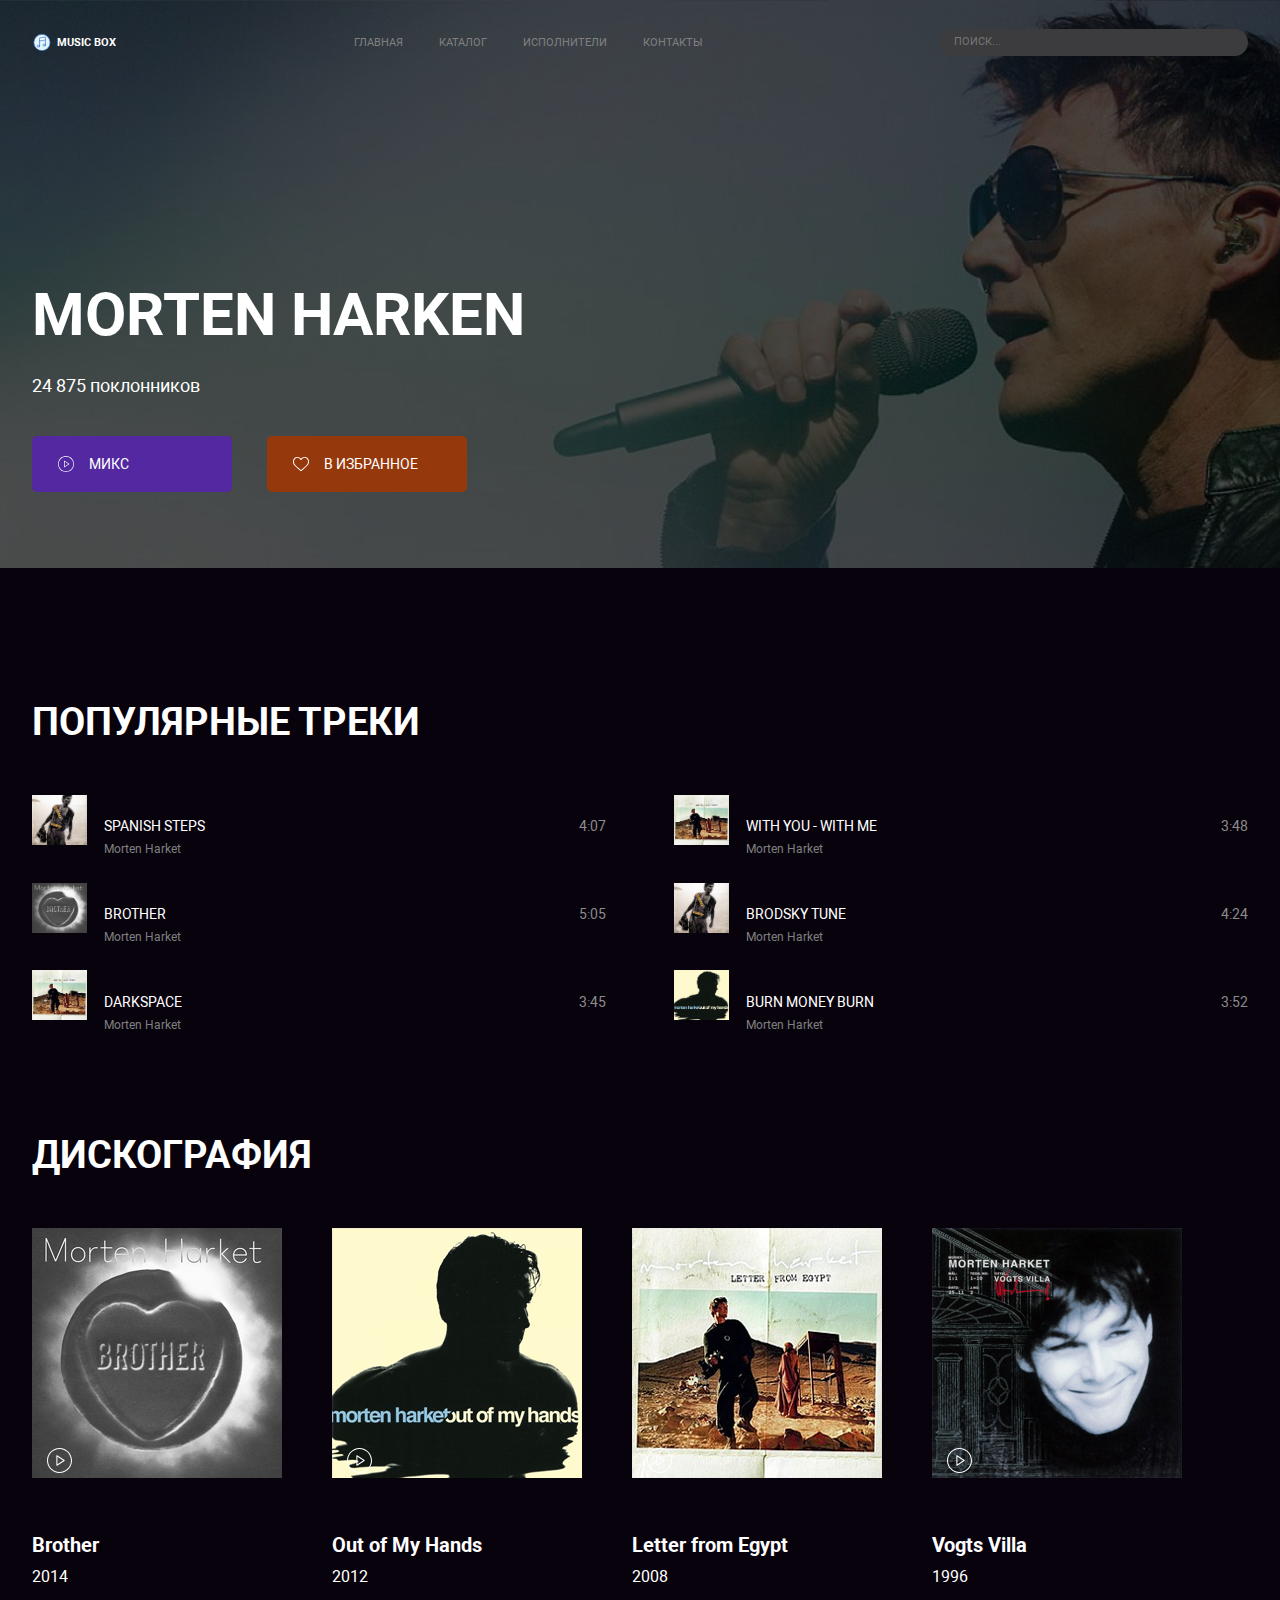
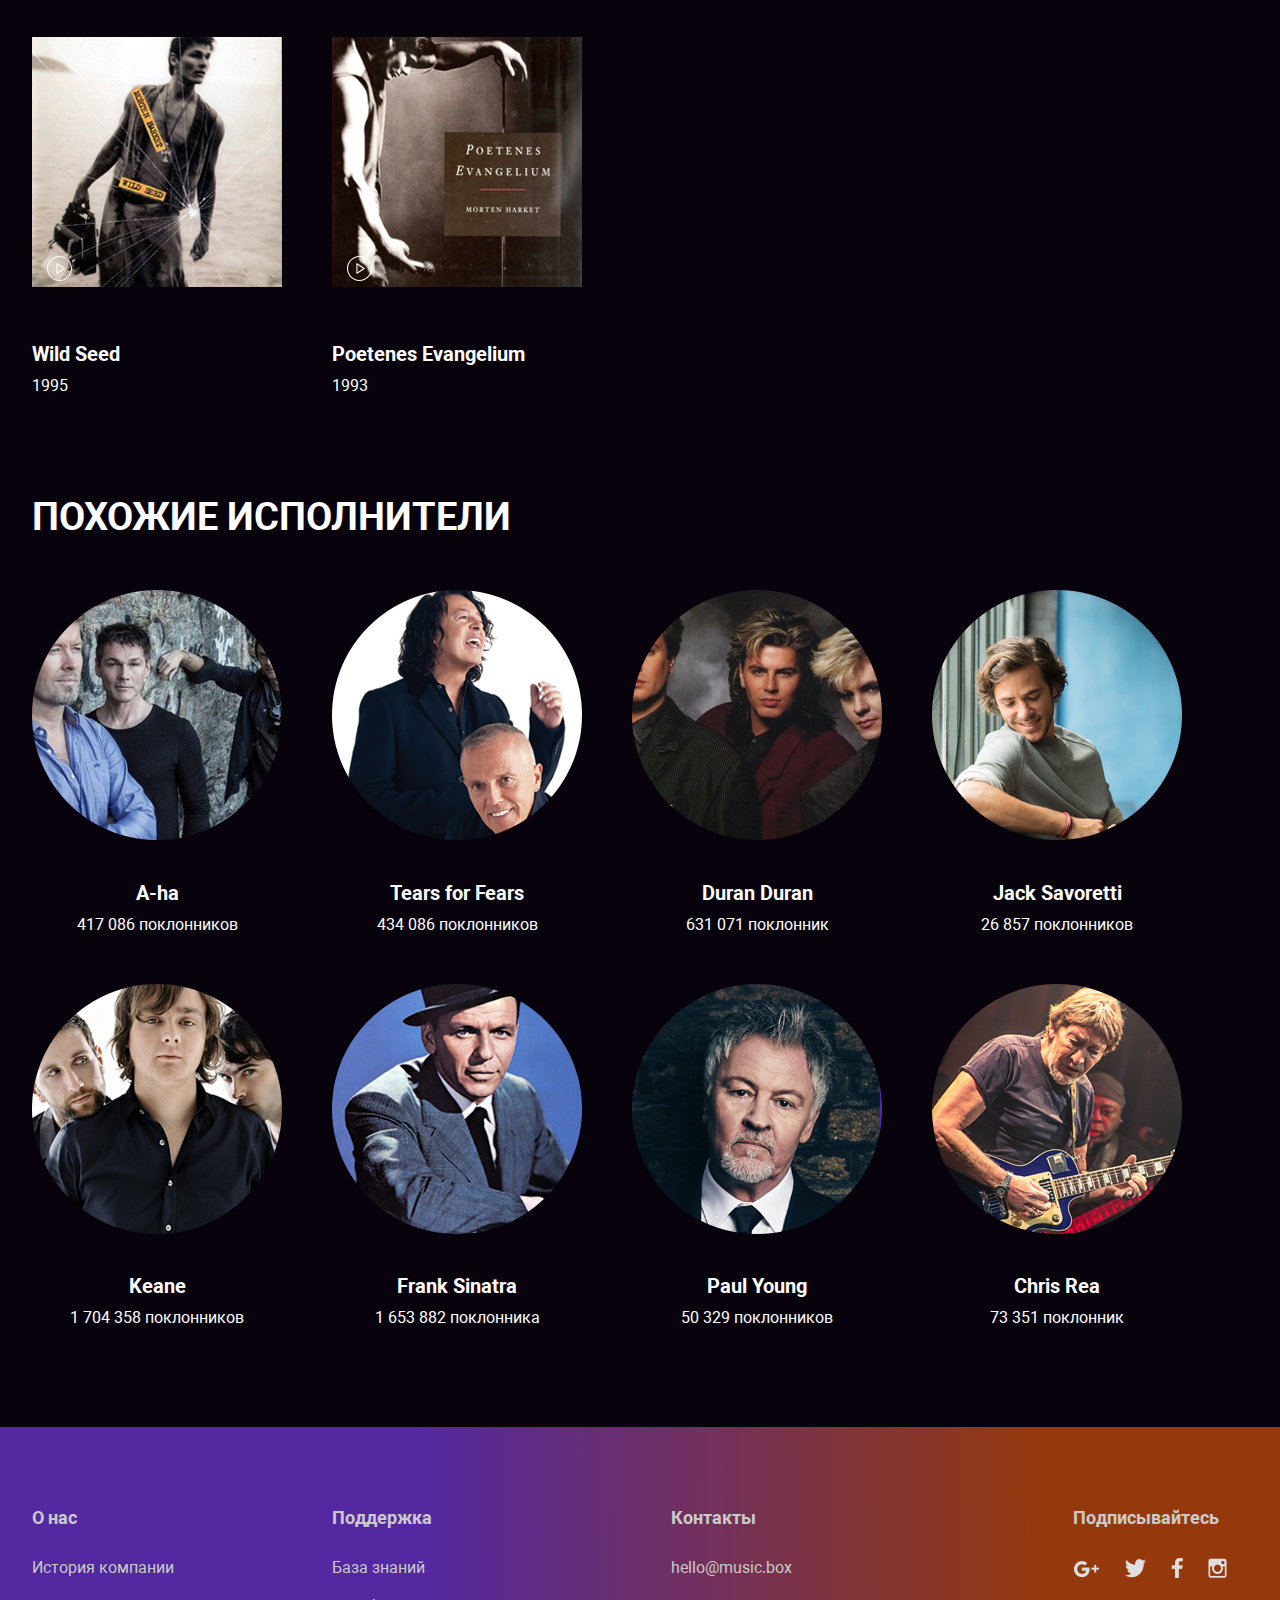
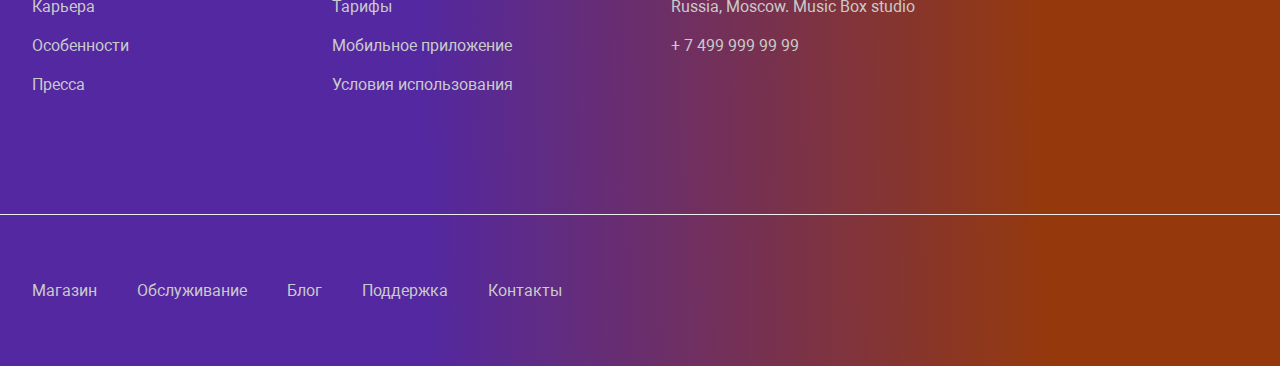
==== catalog.html @ 2829aff1 "hotfix: section" ====
<!DOCTYPE html>
<html lang="ru">
  <head>
    <meta charset="UTF-8">
    <meta name="viewport" content="width=device-width, initial-scale=1.0">
    <link rel="stylesheet" href="./vendor/normalize.css">
    <link rel="stylesheet" type="text/css" href="./styles/style.css">
    <title>Портал «Music Box»/Turetskaya Irina</title>
  </head>
  <body>
    <div class="page default-font">

      <!--Шапка сайта-->
      <header class="header wrapper absolute-25">
        <div class="header-logo">
          <img src="./images/logo.svg" alt="Music Box">
          <p>Music Box</p>
        </div>
        <nav class="header-nav">
          <ul>
            <li><a href="./index.html">ГЛАВНАЯ</a></li>
            <li><a href="./catalog.html">КАТАЛОГ</a></li>
            <li><a href="#">ИСПОЛНИТЕЛИ</a></li>
            <li><a href="#contacts">КОНТАКТЫ</a></li>
          </ul>
        </nav>
        <input type="text" placeholder="ПОИСК..." class="dark-input width-23">
      </header>

      <!--Секция баннер-->
      <section class="title-photo photo-catalog padding-280-76 padding-295-94">
        <div class="wrapper main">
          <h1 class="fz-60 font-bold">MORTEN HARKEN</h1>
          <span>24 875 поклонников</span>

          <div>
            <button class="bg-violet fz-14">
              <img src="./images/play-button.svg" alt="play">
              МИКС
            </button>
            <button class="bg-brown fz-14">
              <img src="./images/heart.svg" alt="heart">
              В ИЗБРАННОЕ
            </button>
          </div>
        </div>
      </section>


      <!--Контент-->
      <main class="content">
        <div class="wrapper">
          <!-- Популярные треки -->
          <section class="m-b-100">
            <h2 class="m-b-50 fz-38 font-bold">Популярные треки</h2>

            <div class="grid-column-68 grid-gap-20 grid-gap-40">
              <div class="grid-row-25">

                <div class="flex-s-b">
                  <div class="popular-artist">
                    <img src="./images/Wild_Seed.png" alt="label_album">
                    <div>
                      <h5 class="fz-14">Spanish Steps</h5>
                      <span>Morten Harket</span>
                    </div>
                  </div>
                  <div class="time fz-14">
                    <span>4:07</span>
                  </div>
                </div>

                <div class="flex-s-b">
                  <div class="popular-artist">
                    <img src="./images/Brother.png" alt="label_album">
                    <div>
                      <h5 class="fz-14">Brother</h5>
                      <span>Morten Harket</span>
                    </div>
                  </div>
                  <div class="time fz-14">
                    <span>5:05</span>
                  </div>
                </div>

                <div class="flex-s-b">
                  <div  class="popular-artist">
                    <img src="./images/Letter_from_Egypt.png" alt="label_album">
                    <div>
                      <h5 class="fz-14">Darkspace</h5>
                      <span>Morten Harket</span>
                    </div>
                  </div>
                  <div class="time fz-14">
                    <span>3:45</span>
                  </div>
                </div>

              </div>

              <div class="grid-row-25">

                <div class="flex-s-b">
                  <div class="popular-artist">
                    <img src="./images/Letter_from_Egypt.png" alt="label_album">
                    <div>
                      <h5 class="fz-14">With You - With Me</h5>
                      <span>Morten Harket</span>
                    </div>
                  </div>
                  <div class="time fz-14">
                    <span>3:48</span>
                  </div>
                </div>

                <div class="flex-s-b">
                  <div class="popular-artist">
                    <img src="./images/Wild_Seed.png" alt="label_album">
                    <div>
                      <h5 class="fz-14">Brodsky Tune</h5>
                      <span>Morten Harket</span>
                    </div>
                  </div>
                  <div class="time fz-14">
                    <span>4:24</span>
                  </div>
                </div>

                <div class="flex-s-b">
                  <div class="popular-artist">
                    <img src="./images/Out_of_My_Hands.png" alt="label_album">
                    <div>
                      <h5 class="fz-14">Burn Money Burn</h5>
                      <span>Morten Harket</span>
                    </div>
                  </div>
                  <div class="time fz-14">
                    <span>3:52</span>
                  </div>
                </div>

              </div>
            </div>
          </section>

          <!-- Дискография -->
          <section class="m-b-100">
            <h2 class="m-b-50 fz-38 font-boldt">Дискография</h2>
            <div class="grid-gap-50 grid-gap-50-20">

              <div class="discography-item">
                <div class="m-b-10">
                  <img src="./images/Brother.png" alt="label_album">
                  <a href="#"><img src="./images/play-button.svg" alt="play"></a>
                </div>

                <h4 class="m-b-10 fz-23 font-bold">Brother</h4>
                <span class="fz-16">2014</span>
              </div>

              <div class="discography-item">
                <div class="m-b-10">
                  <img src="./images/Out_of_My_Hands.png" alt="label_album">
                  <a href="#"><img src="./images/play-button.svg" alt="play"></a>
                </div>

                <h4 class="m-b-10 fz-23 font-bold">Out of My Hands</h4>
                <span class="fz-16">2012</span>
              </div>

              <div class="discography-item">
                <div class="m-b-10">
                  <img src="./images/Letter_from_Egypt.png" alt="label_album">
                  <a href="#"><img src="./images/play-button.svg" alt="play"></a>
                </div>

                <h4 class="m-b-10 fz-23 font-bold">Letter from Egypt</h4>
                <span class="fz-16">2008</span>
              </div>

              <div class="discography-item">
                <div class="m-b-10">
                  <img src="./images/Vogts_Villa.png" alt="label_album">
                  <a href="#"><img src="./images/play-button.svg" alt="play"></a>
                </div>

                <h4 class="m-b-10 fz-23 font-bold">Vogts Villa</h4>
                <span class="fz-16">1996</span>
              </div>

              <div class="discography-item">
                <div class="m-b-10">
                  <img src="./images/Wild_Seed.png" alt="label_album">
                  <a href="#"><img src="./images/play-button.svg" alt="play"></a>
                </div>

                <h4 class="m-b-10 fz-23 font-bold">Wild Seed</h4>
                <span class="fz-16">1995</span>
              </div>

              <div class="discography-item">
                <div class="m-b-10">
                  <img src="./images/Poetenes_Evangelium.png" alt="label_album">
                  <a href="#"><img src="./images/play-button.svg" alt="play"></a>
                </div>

                <h4 class="m-b-10 fz-23 font-bold">Poetenes Evangelium</h4>
                <span class="fz-16">1993</span>
              </div>

            </div>
          </section>

          <!-- Похожие исполнители -->
          <section>
            <h2 class="m-b-50 fz-38 font-bold">Похожие исполнители</h2>

            <div class="grid-gap-50 grid-gap-50-20 similar-artists">

              <div class="flex-centr">
                <img src="./images/A-ha.png" alt="A-ha" class="m-b-15">
                <h4 class="m-b-10 fz-23 font-bold">A-ha</h4>
                <span class="fz-16">417 086 поклонников</span>
              </div>

              <div class="flex-centr">
                <img src="./images/Tears_for_Fears.png" alt="Tears_for_Fears" class="m-b-15">
                <h4 class="m-b-10 fz-23 font-bold">Tears for Fears</h4>
                <span class="fz-16">434 086 поклонников</span>
              </div>

              <div class="flex-centr">
                <img src="./images/Duran_Duran.png" alt="Duran_Duran" class="m-b-15">
                <h4 class="m-b-10 fz-23 font-bold">Duran Duran</h4>
                <span class="fz-16">631 071 поклонник</span>
              </div>

              <div class="flex-centr">
                <img src="./images/Jack_Savoretti.png" alt="Jack_Savoretti" class="m-b-15">
                <h4 class="m-b-10 fz-23 font-bold">Jack Savoretti</h4>
                <span class="fz-16">26 857 поклонников</span>
              </div>

              <div class="flex-centr">
                <img src="./images/Keane.png" alt="Keane" class="m-b-15">
                <h4 class="m-b-10 fz-23 font-bold">Keane</h4>
                <span class="fz-16">1 704 358 поклонников</span>
              </div>

              <div class="flex-centr">
                <img src="./images/Frank_Sinatra.png" alt="Frank_Sinatra" class="m-b-15">
                <h4 class="m-b-10 fz-23 font-bold">Frank Sinatra</h4>
                <span class="fz-16">1 653 882 поклонника</span>
              </div>

              <div class="flex-centr">
                <img src="./images/Paul_Young.png" alt="Paul_Young" class="m-b-15">
                <h4 class="m-b-10 fz-23 font-bold">Paul Young</h4>
                <span class="fz-16">50 329 поклонников</span>
              </div>

              <div class="flex-centr">
                <img src="./images/Chris_Rea.png" alt="Chris_Rea" class="m-b-15">
                <h4 class="m-b-10 fz-23 font-bold">Chris Rea</h4>
                <span class="fz-16">73 351 поклонник</span>
              </div>

            </div>



          </section>
        </div>
      </main>

      <!--Футер-->
      <footer class="footer">
        <div class="wrapper first-menu">

          <section>
            <h3>О нас</h3>
            <ul>
              <li><a href="#" target="_blank">История&nbsp;компании</a></li>
              <li><a href="#" target="_blank">Карьера</a></li>
              <li><a href="#" target="_blank">Особенности</a></li>
              <li><a href="#" target="_blank">Пресса</a></li>
            </ul>
          </section>

          <section>
            <h3>Поддержка</h3>
            <ul>
              <li><a href="#" target="_blank">База&nbsp;знаний</a></li>
              <li><a href="#" target="_blank">Тарифы</a></li>
              <li><a href="#" target="_blank">Мобильное&nbsp;приложение</a></li>
              <li><a href="#" target="_blank">Условия&nbsp;использования</a></li>
            </ul>
          </section>

          <section>
            <h3 id="contacts">Контакты</h3>
            <ul>
              <li><a href="mailto:hello@music.box">hello@music.box</a></li>
              <li><a href="#" target="_blank">Russia,&nbsp;Moscow.&nbsp;Music&nbsp;Box&nbsp;studio</a></li>
              <li><a href="tel:+74999999999">+ 7 499 999 99 99</a></li>
            </ul>
          </section>

          <section>
            <h3>Подписывайтесь</h3>
            <ul class="social">
              <li>
                <a href="#" target="_blank">
                  <img class="footer-icon" alt="google" src="./images/Google+.png">
                </a>
              </li>
              <li>
                <a href="#" target="_blank">
                  <img class="footer-icon" alt="twitter" src="./images/Twitter.png">
                </a>
              </li>
              <li>
                <a href="#" target="_blank">
                  <img class="footer-icon" alt="facebook" src="./images/Facebook.png">
                </a>
              </li>
              <li>
                <a href="#" target="_blank">
                  <img class="footer-icon" alt="instagram" src="./images/Instagram.png">
                </a>
              </li>
            </ul>
          </section>

        </div>

        <div class="line"></div>

        <div class="wrapper second-menu">
          <ul>
            <li><a href="#" target="_blank">Магазин</a></li>
            <li><a href="#" target="_blank">Обслуживание</a></li>
            <li><a href="#" target="_blank">Блог</a></li>
            <li><a href="#" target="_blank">Поддержка</a></li>
            <li><a href="#contacts" target="_blank">Контакты</a></li>
          </ul>
        </div>
      </footer>
    </div>
  </body>
</html>
---- styles/style.css ----
@font-face {
  src: url("../fonts/Roboto/Roboto.woff2") format("woff2"), url("../fonts/Roboto/Roboto.woff") format("woff");
  font-family: 'Roboto';
  font-weight: 400;
  font-style: normal; }
@font-face {
  src: url("../fonts/Roboto/Robotobold.woff2") format("woff2"), url("../fonts/Roboto/Robotobold.woff") format("woff");
  font-family: 'Roboto';
  font-weight: 700;
  font-style: normal; }
body {
  font-family: "Roboto", sans-serif; }

.wrapper {
  max-width: 1200px;
  margin: 0 auto; }

.default-font {
  font-family: "Roboto", sans-serif;
  font-style: normal;
  color: #FFFFFF;
  margin: 0;
  padding: 0; }

h1 {
  text-transform: uppercase; }

h2 {
  text-transform: uppercase; }

h3 {
  text-transform: uppercase; }

h5 {
  font-weight: normal;
  text-transform: uppercase; }

.fz-11 {
  font-size: 11px;
  line-height: 13px; }

.fz-12 {
  font-size: 12px;
  line-height: 28px; }

.fz-14 {
  font-size: 14px;
  line-height: 16px; }

.fz-16 {
  font-size: 16px;
  line-height: 19px; }

.fz-18 {
  font-size: 18px;
  line-height: 21px; }

.fz-22 {
  font-size: 22px;
  line-height: 26px; }

.fz-23 {
  font-size: 20px;
  line-height: 23px; }

.fz-24 {
  font-size: 24px;
  line-height: 28px; }

.fz-30 {
  font-size: 30px;
  line-height: 35px; }

.fz-38 {
  font-size: 38px;
  line-height: 45px; }

.fz-60 {
  font-size: 60px;
  line-height: 70px; }

.font-bold {
  font-weight: bold; }

.text-center {
  text-align: center; }

.align-center {
  -webkit-box-align: center;
      -ms-flex-align: center;
          align-items: center; }

.justify-center {
  -webkit-box-pack: center;
      -ms-flex-pack: center;
          justify-content: center; }

.grid-column-68 {
  display: grid;
  grid-template-columns: repeat(2, 1fr);
  grid-gap: 68px; }

.grid-row-25 {
  display: grid;
  grid-row-gap: 25px; }

.grid-gap-50 {
  display: grid;
  grid-template-columns: repeat(auto-fill, 250px);
  grid-gap: 50px; }

.grid-gap-75 {
  display: grid;
  grid-template-columns: repeat(auto-fill, 350px);
  grid-gap: 75px; }

.flex-s-b {
  display: -webkit-box;
  display: -ms-flexbox;
  display: flex;
  -webkit-box-pack: justify;
      -ms-flex-pack: justify;
          justify-content: space-between;
  -webkit-box-align: center;
      -ms-flex-align: center;
          align-items: center; }

.m-0 {
  margin: 0; }

.m-b-10 {
  margin-bottom: 10px; }

.m-b-15 {
  margin-bottom: 15px; }

.m-b-25 {
  margin-bottom: 25px; }

.m-b-50 {
  margin-bottom: 50px; }

.m-b-70 {
  margin-bottom: 70px; }

.m-b-100 {
  margin-bottom: 100px; }

.m-auto {
  margin: auto; }

.flex-centr {
  display: -webkit-box;
  display: -ms-flexbox;
  display: flex;
  -webkit-box-orient: vertical;
  -webkit-box-direction: normal;
      -ms-flex-direction: column;
          flex-direction: column;
  -webkit-box-pack: center;
      -ms-flex-pack: center;
          justify-content: center;
  -webkit-box-align: center;
      -ms-flex-align: center;
          align-items: center; }

.width-100 {
  max-width: 100%;
  height: auto; }

.line-h-28 {
  line-height: 28px; }

.width-23 {
  width: 23%; }

.padding-280-76 {
  padding: 280px 0 76px; }

.padding-272-248 {
  padding: 272px 0 248px; }

.header {
  font-family: "Roboto", sans-serif;
  font-style: normal;
  font-size: 11px;
  line-height: 13px;
  font-weight: bold;
  display: -webkit-box;
  display: -ms-flexbox;
  display: flex;
  -webkit-box-align: center;
      -ms-flex-align: center;
          align-items: center; }

.absolute-25 {
  position: absolute;
  top: 25px;
  left: 0;
  right: 0; }

.header-logo {
  display: -webkit-box;
  display: -ms-flexbox;
  display: flex;
  -webkit-box-align: center;
      -ms-flex-align: center;
          align-items: center;
  margin-right: 100px; }
  .header-logo img {
    width: 20px;
    height: 17px;
    margin-right: 5px; }
  .header-logo p {
    font-weight: bold;
    color: #FFFFFF;
    text-transform: uppercase; }

.header-nav {
  margin-right: 300px; }
  .header-nav ul {
    display: -webkit-box;
    display: -ms-flexbox;
    display: flex;
    padding: 0; }
    .header-nav ul li {
      font-weight: normal;
      color: #808080;
      list-style: none;
      margin-right: 36px; }
      .header-nav ul li a {
        text-decoration: none;
        color: #808080; }
        .header-nav ul li a:active {
          color: #FFFFFF; }
        .header-nav ul li a:hover {
          color: #FFFFFF;
          cursor: pointer; }
      .header-nav ul li:last-child {
        margin-right: 0; }

.dark-input {
  background: #3C3B3D;
  border-radius: 50px;
  border: none;
  padding: 7px 14px; }

.footer {
  background: linear-gradient(89.02deg, #5328A1 32.83%, #95390C 81.56%);
  padding: 80px 0 50px;
  font-family: "Roboto", sans-serif;
  font-style: normal;
  font-weight: normal;
  font-size: 16px;
  line-height: 19px;
  color: #CACACA; }

.first-menu {
  display: -webkit-box;
  display: -ms-flexbox;
  display: flex;
  -webkit-box-pack: justify;
      -ms-flex-pack: justify;
          justify-content: space-between;
  padding-bottom: 100px; }
  .first-menu section h3 {
    font-weight: bold;
    font-size: 18px;
    line-height: 21px;
    margin: 0 0 30px 0;
    text-transform: none; }
  .first-menu section ul {
    padding: 0; }
    .first-menu section ul li {
      list-style: none;
      margin: 0 0 20px 0; }
      .first-menu section ul li a {
        text-decoration: none;
        color: #CACACA; }
        .first-menu section ul li a:hover {
          cursor: pointer;
          opacity: 0.5; }
  .first-menu section img:hover {
    cursor: pointer;
    opacity: 0.5; }
  .first-menu section .social li {
    display: inline; }

.line {
  border-top: 1px solid #EEEEEE; }

.second-menu {
  padding-top: 50px; }
  .second-menu ul {
    padding: 0;
    display: -webkit-box;
    display: -ms-flexbox;
    display: flex; }
    .second-menu ul li {
      list-style: none;
      display: inline;
      margin: 0 40px 0 0; }
      .second-menu ul li a {
        text-decoration: none;
        color: #CACACA; }
        .second-menu ul li a:hover {
          cursor: pointer;
          opacity: 0.5; }

.footer-icon {
  margin-right: 21px; }

.title-photo {
  background-size: cover;
  background-position: center;
  color: #fff; }

.photo-catalog {
  background-image: url("../images/Morten_Harket.png"); }

.photo-index {
  background-image: url("../images/banner.png"); }

.online-music p {
  font-weight: bold;
  text-transform: uppercase; }
.online-music span {
  margin: 45px 0 40px;
  font-weight: bold; }

.main {
  font-family: "Roboto", sans-serif;
  font-style: normal; }
  .main h1 {
    margin: 0 0 25px; }
  .main span {
    font-size: 18px;
    line-height: 21px; }
  .main div {
    margin: 40px 0 0 0;
    display: -webkit-box;
    display: -ms-flexbox;
    display: flex; }
    .main div button {
      display: -webkit-box;
      display: -ms-flexbox;
      display: flex;
      -webkit-box-align: center;
          -ms-flex-align: center;
              align-items: center;
      color: #FFFFFF;
      border-radius: 5px;
      border: none;
      width: 200px;
      height: 56px;
      margin-right: 35px; }
      .main div button img {
        width: 16px;
        height: 16px;
        color: #FFFFFF;
        -webkit-filter: invert(1);
                filter: invert(1);
        margin: 0 15px 0 20px; }
      .main div button:hover {
        cursor: pointer;
        opacity: 0.5; }

.bg-violet {
  background: #5328A1; }

.bg-brown {
  background: #95390C; }

.content {
  background-color: #08020D;
  padding-top: 100px;
  padding-bottom: 100px; }

.popular-artist {
  display: -webkit-box;
  display: -ms-flexbox;
  display: flex; }
  .popular-artist img {
    width: 55px;
    height: 50px;
    margin-right: 16.5px; }
  .popular-artist span {
    font-family: "Roboto", sans-serif;
    font-style: normal;
    font-weight: normal;
    font-size: 12px;
    line-height: 14px;
    color: #808080; }
  .popular-artist h5 {
    margin-bottom: 5px; }
  .popular-artist div {
    margin: auto 0; }

.time {
  font-family: "Roboto", sans-serif;
  font-style: normal;
  font-weight: normal;
  color: #8C8C8C; }

.discography-item div img {
  width: 250px;
  height: 250px; }
.discography-item div a {
  display: block;
  width: 25px;
  height: 25px;
  margin: 0;
  position: relative;
  left: 15px;
  bottom: 35px; }
  .discography-item div a img {
    width: 25px;
    height: 25px;
    -webkit-filter: invert(1);
            filter: invert(1); }
  .discography-item div a:hover {
    opacity: 0.5; }

.subscribe {
  display: -webkit-box;
  display: -ms-flexbox;
  display: flex;
  -webkit-box-orient: vertical;
  -webkit-box-direction: normal;
      -ms-flex-direction: column;
          flex-direction: column;
  -webkit-box-pack: justify;
      -ms-flex-pack: justify;
          justify-content: space-between;
  -webkit-box-align: center;
      -ms-flex-align: center;
          align-items: center;
  height: 580px; }

.subscribe-free {
  background: url("../images/subscribe_1.png");
  background-repeat: no-repeat;
  background-position: center;
  background-size: contain; }

.subscribe-standart {
  background: url("../images/subscribe_2.png");
  background-repeat: no-repeat;
  background-position: center;
  background-size: contain; }

.subscribe-premium {
  background: url("../images/subscribe_3.png");
  background-repeat: no-repeat;
  background-position: center;
  background-size: contain; }

.subscribe-content {
  margin-bottom: 60px; }
  .subscribe-content div {
    margin-bottom: 40px; }
  .subscribe-content button {
    margin-bottom: 40px; }

.subscribe-sum {
  display: -webkit-box;
  display: -ms-flexbox;
  display: flex;
  -webkit-box-pack: center;
      -ms-flex-pack: center;
          justify-content: center; }
  .subscribe-sum h4 {
    padding-right: 11px; }

.btn-subscribe {
  text-transform: uppercase;
  background: none;
  padding: 20px 83px;
  border: 4px solid #FFFFFF;
  -webkit-box-sizing: border-box;
          box-sizing: border-box;
  border-radius: 5px; }
  .btn-subscribe:hover {
    opacity: 0.5;
    cursor: pointer; }

.split {
  width: 1px;
  height: 11px;
  background: #B8B8B8; }

.description p {
  color: #8C8C8C; }

.about-author {
  width: 37%;
  margin-bottom: 45px; }
  .about-author img {
    width: 20px;
    height: 20px; }
  .about-author h5 {
    color: #F89202; }
  .about-author p {
    color: #555555; }

.bth-grey {
  font-family: "Roboto", sans-serif;
  text-transform: uppercase;
  padding: 10px 30px;
  border: 1px solid #E9E9E9;
  border-radius: 5px;
  color: #8C8C8C;
  background: none; }
  .bth-grey:hover {
    cursor: pointer;
    opacity: 0.5; }

.bth-pink {
  background: #FF4157;
  border: none;
  border-radius: 50px;
  padding: 20px 58px; }
  .bth-pink:hover {
    cursor: pointer;
    opacity: 0.5; }

.form {
  width: 50%;
  display: -webkit-box;
  display: -ms-flexbox;
  display: flex;
  -ms-flex-wrap: wrap;
      flex-wrap: wrap;
  -webkit-box-pack: justify;
      -ms-flex-pack: justify;
          justify-content: space-between; }
  .form input {
    width: 43%;
    height: 50px;
    margin-bottom: 30px;
    background: rgba(255, 255, 255, 0.1);
    border: 2px solid rgba(255, 255, 255, 0.1);
    border-radius: 3px;
    padding-left: 20px;
    -webkit-box-align: center;
        -ms-flex-align: center;
            align-items: center;
    font-size: 14px;
    line-height: 16px;
    font-family: "Roboto", sans-serif;
    font-style: normal;
    color: #FFFFFF; }
  .form button {
    width: 100%;
    height: 50px;
    background: #34C176;
    border-radius: 5px;
    font-size: 14px;
    line-height: 16px;
    font-family: "Roboto", sans-serif;
    text-transform: uppercase;
    font-style: normal;
    color: #FFFFFF;
    border: none; }
    .form button:hover {
      cursor: pointer;
      opacity: 0.5; }

.similar-artists div img {
  width: 100%;
  height: auto;
  -o-object-fit: cover;
     object-fit: cover; }

@media (max-width: 1280px) {
  .wrapper {
    max-width: 95%; }

  .header {
    -webkit-box-pack: justify;
        -ms-flex-pack: justify;
            justify-content: space-between; }

  .header-logo {
    margin-right: 0; }

  .header-nav {
    margin-right: 0; }

  .online-music {
    text-align: center; }
    .online-music h1 {
      font-size: 50px; } }
@media (max-width: 1024px) {
  .about-author {
    width: 100%; } }
@media (max-width: 850px) {
  .first-menu {
    -webkit-box-orient: vertical;
    -webkit-box-direction: normal;
        -ms-flex-direction: column;
            flex-direction: column; }

  .online-music h1 {
    font-size: 30px;
    line-height: 35px; }
  .online-music p {
    font-size: 18px;
    line-height: 21px; }
  .online-music span {
    font-size: 12px;
    line-height: 14px; }

  .form {
    width: 100%; }

  .grid-gap-40 {
    grid-gap: 40px; } }
@media (max-width: 750px) {
  .second-menu ul {
    -webkit-box-orient: vertical;
    -webkit-box-direction: normal;
        -ms-flex-direction: column;
            flex-direction: column; }
    .second-menu ul li {
      margin-bottom: 20px; } }
@media (max-width: 650px) {
  .wrapper {
    width: 280px; }

  .content h2 {
    font-size: 20px;
    line-height: 23px; }

  .m-fz-12 {
    font-size: 12px;
    line-height: 14px; }

  .header {
    -webkit-box-orient: vertical;
    -webkit-box-direction: normal;
        -ms-flex-direction: column;
            flex-direction: column;
    -webkit-box-align: start;
        -ms-flex-align: start;
            align-items: flex-start; }

  .header-nav {
    -webkit-box-ordinal-group: 3;
        -ms-flex-order: 2;
            order: 2; }
    .header-nav ul {
      margin-bottom: 0;
      -webkit-box-orient: vertical;
      -webkit-box-direction: normal;
          -ms-flex-direction: column;
              flex-direction: column; }
      .header-nav ul li {
        margin-bottom: 10px; }
      .header-nav ul:last-child {
        margin-bottom: 0; }

  .dark-input {
    -webkit-box-ordinal-group: 2;
        -ms-flex-order: 1;
            order: 1;
    width: 80%; }

  .form input {
    width: 100%; }

  .photo-index {
    background-size: 1156px 765px;
    background-position-x: -176px; }

  .padding-264-44 {
    padding: 264px 0 44px; }

  .subscribe {
    height: 460px; }

  .subscribe-content {
    margin: 0 20px; }
    .subscribe-content div {
      margin-bottom: 30px; }
    .subscribe-content h4 {
      font-weight: normal; }
    .subscribe-content h5 {
      font-weight: normal; }
    .subscribe-content p {
      margin: 0 0 16px 0; }

  .grid-gap-50 {
    grid-template-columns: repeat(auto-fill, 280px);
    grid-gap: 50px; }

  .btn-subscribe {
    padding: 20px 65px;
    font-size: 12px;
    line-height: 14px;
    font-weight: normal; }

  .grid-gap-20 {
    grid-template-columns: repeat(1, 1fr);
    grid-gap: 20px; }

  .bth-grey {
    width: 100%; }

  .bth-pink {
    width: 100%; }

  .photo {
    grid-row-start: 1;
    grid-row-end: 2; }

  .m-m-b-44 {
    margin-bottom: 44px; }

  .m-m-b-40 {
    margin-bottom: 40px; }

  .m-m-b-90 {
    margin-bottom: 90px; }

  .photo-catalog {
    background-size: 2200px 630px;
    background-position-x: -1374px; }

  .padding-295-65 {
    padding: 295px 0 65px; }

  .main h1 {
    font-size: 30px;
    line-height: 35px; }
  .main span {
    font-size: 14px;
    line-height: 16px; }
  .main div {
    -webkit-box-orient: vertical;
    -webkit-box-direction: normal;
        -ms-flex-direction: column;
            flex-direction: column; }
    .main div button {
      margin-right: 0;
      width: 100%;
      margin-bottom: 20px; }

  .discography-item div img {
    width: 130px;
    height: 130px; }
  .discography-item div a {
    width: 15px;
    height: 15px;
    left: 5px;
    bottom: 23px; }
    .discography-item div a img {
      width: 15px;
      height: 15px; }
  .discography-item h4 {
    font-size: 16px;
    line-height: 19px; }
  .discography-item span {
    font-size: 14px;
    line-height: 16px; }

  .grid-gap-50-20 {
    grid-template-columns: repeat(auto-fill, 130px);
    grid-row-gap: 50px;
    grid-column-gap: 20px; }

  .similar-artists div h4 {
    font-size: 16px;
    line-height: 19px; }
  .similar-artists div span {
    font-size: 12px;
    line-height: 14px; } }

/*# sourceMappingURL=style.css.map */
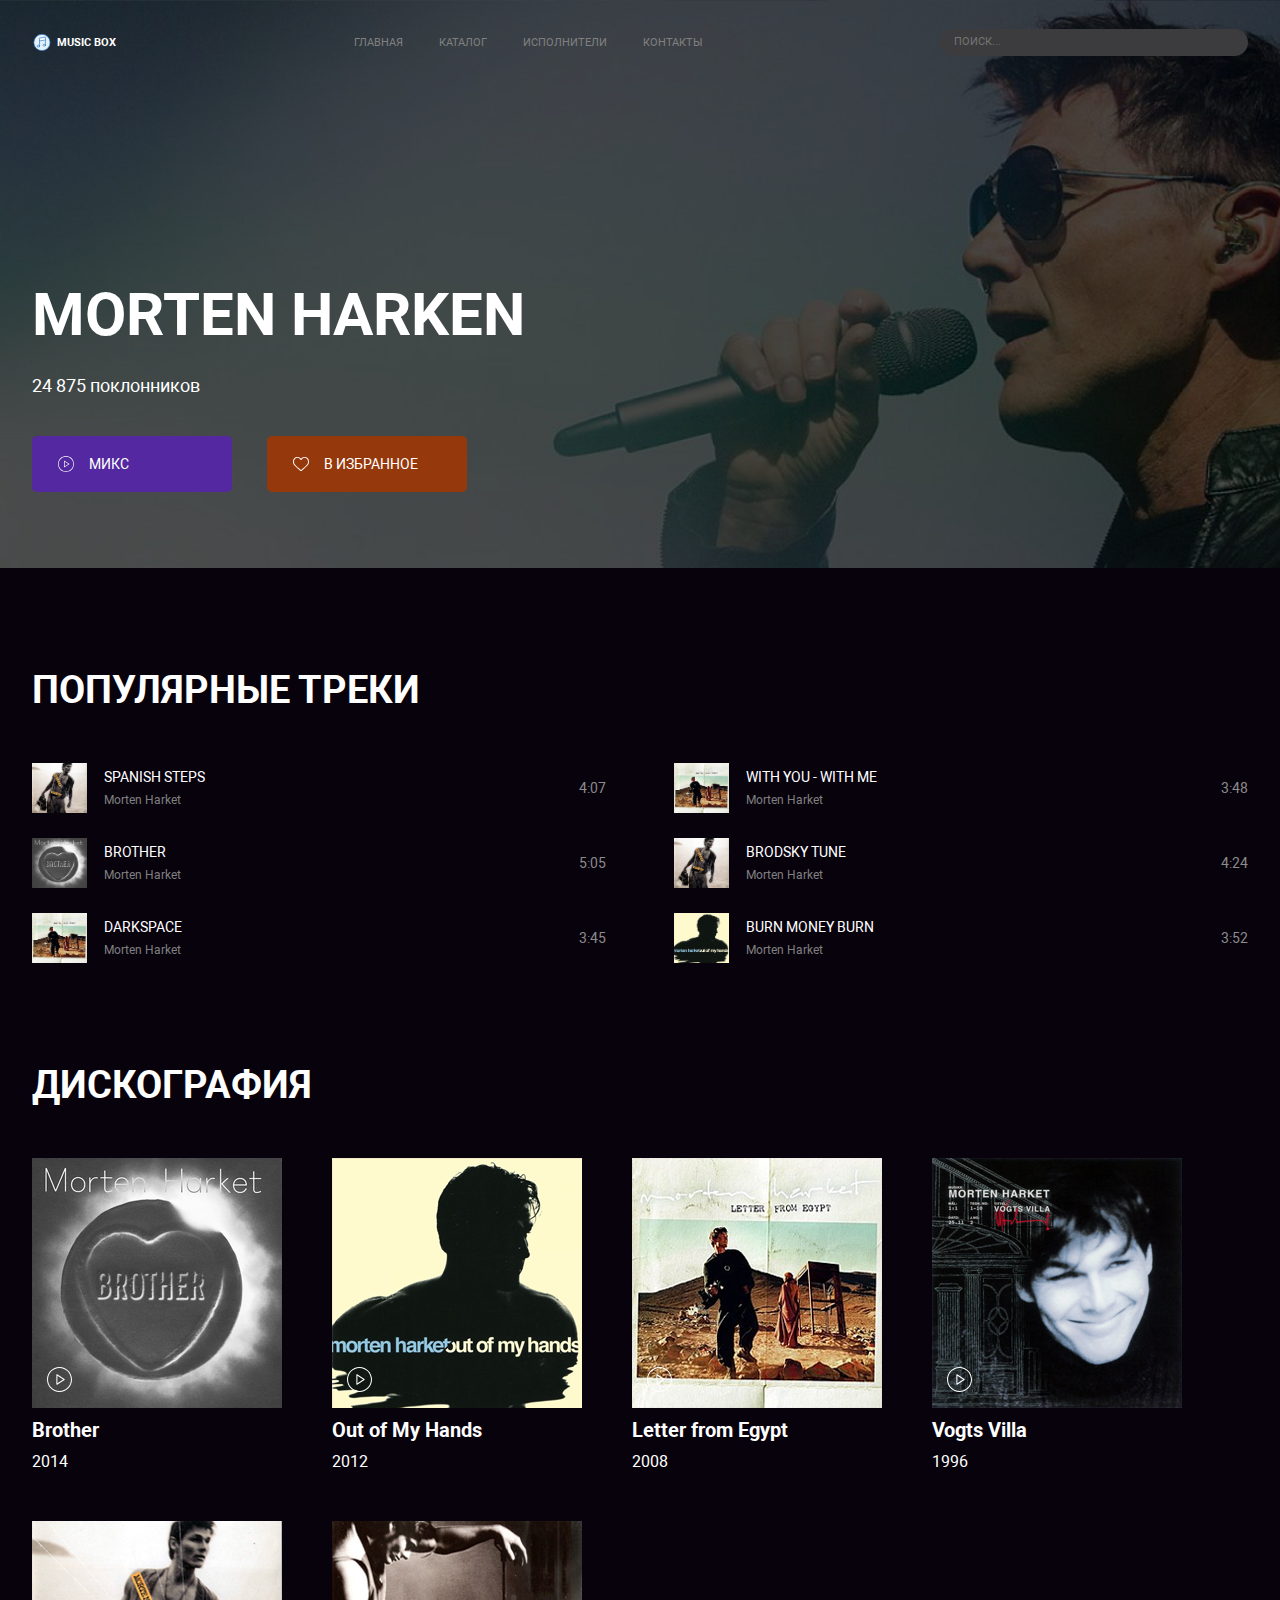
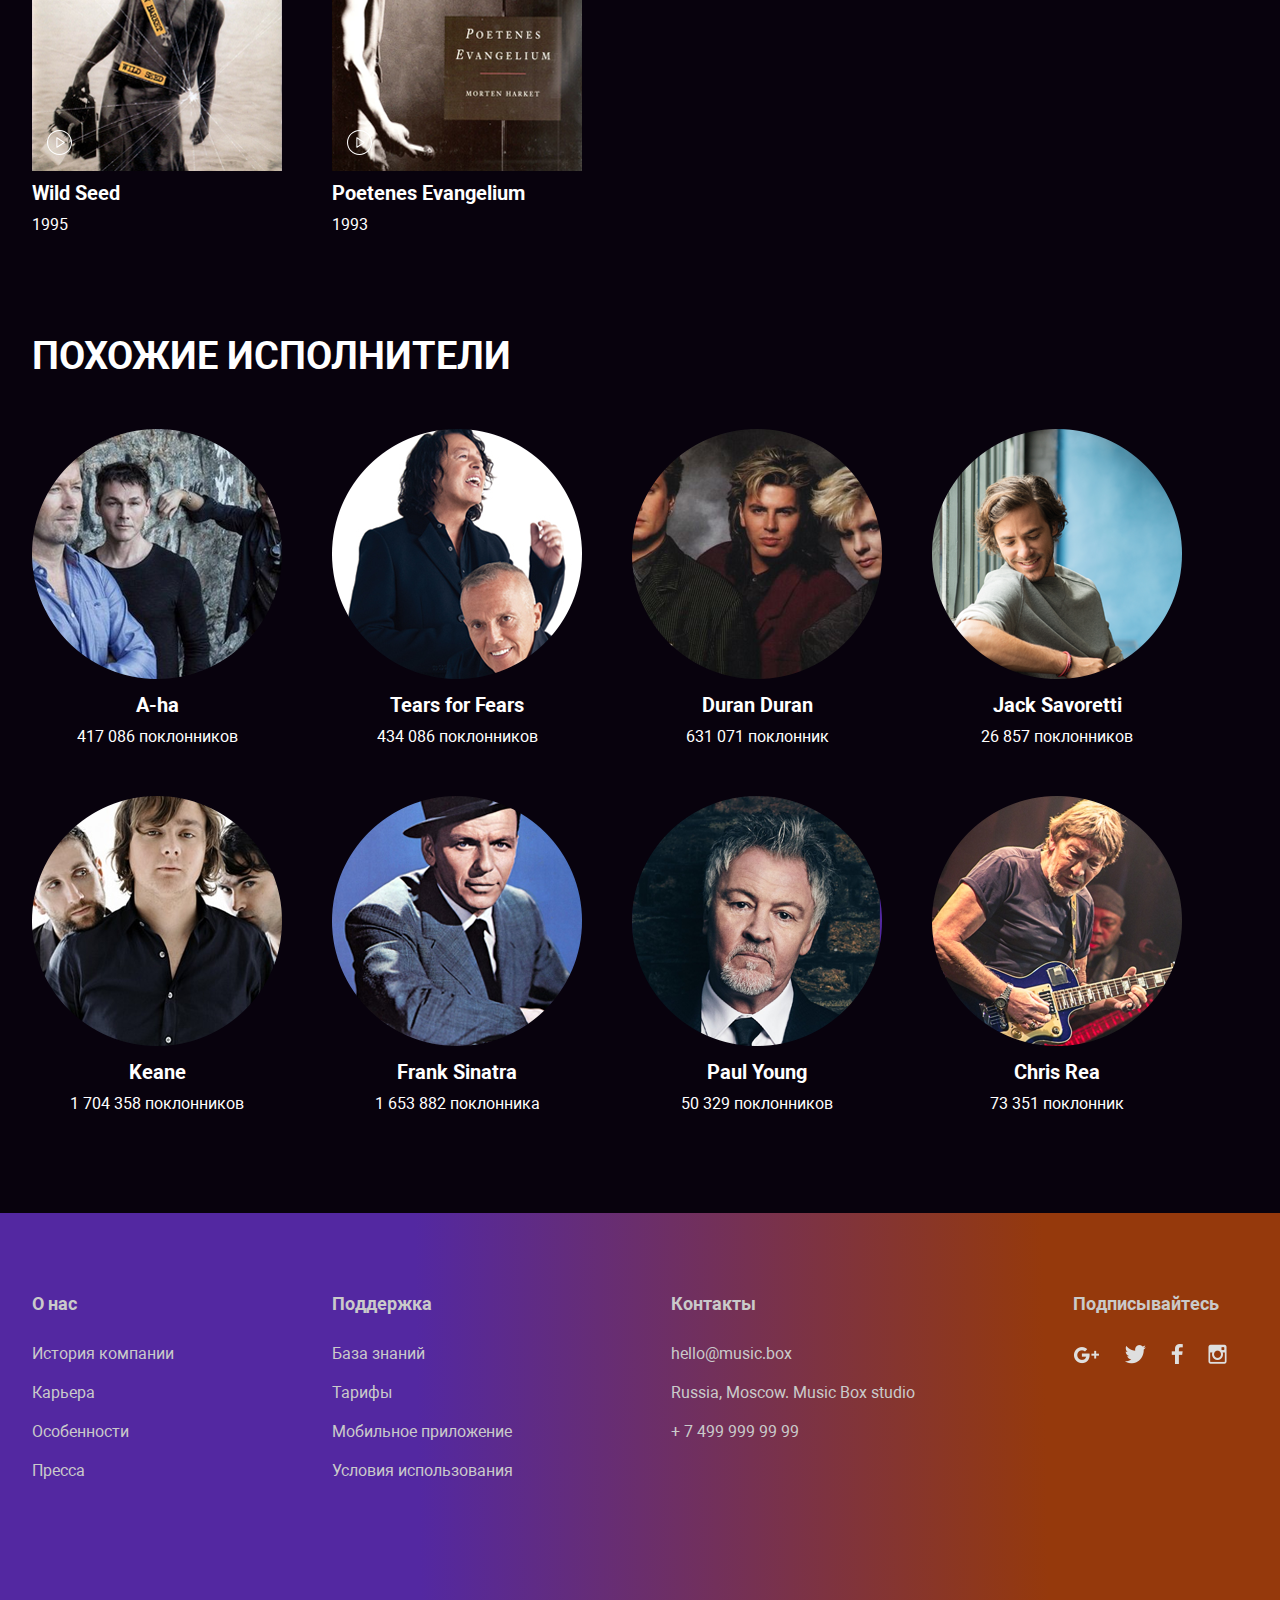
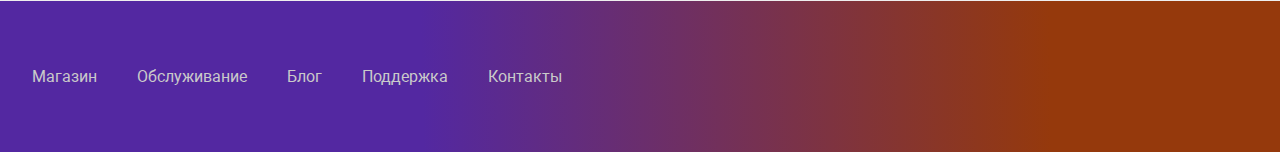
==== commit c8f90f9a: "hotfix" ====
--- a/catalog.html
+++ b/catalog.html
@@ -215,52 +215,52 @@
           <section>
             <h2 class="m-b-50 fz-38 font-bold">Похожие исполнители</h2>
 
-            <div class="grid-gap-50 grid-gap-50-20 similar-artists">
-
-              <div class="flex-centr">
-                <img src="./images/A-ha.png" alt="A-ha" class="m-b-15">
+            <div class="grid-gap-50 grid-gap-50-20 similar-artists text-center">
+
+              <div class="flex-centr">
+                <img src="./images/A-ha.png" alt="A-ha" class="m-b-15 m-m-b-10">
                 <h4 class="m-b-10 fz-23 font-bold">A-ha</h4>
                 <span class="fz-16">417 086 поклонников</span>
               </div>
 
               <div class="flex-centr">
-                <img src="./images/Tears_for_Fears.png" alt="Tears_for_Fears" class="m-b-15">
+                <img src="./images/Tears_for_Fears.png" alt="Tears_for_Fears" class="m-b-15 m-m-b-10">
                 <h4 class="m-b-10 fz-23 font-bold">Tears for Fears</h4>
                 <span class="fz-16">434 086 поклонников</span>
               </div>
 
               <div class="flex-centr">
-                <img src="./images/Duran_Duran.png" alt="Duran_Duran" class="m-b-15">
+                <img src="./images/Duran_Duran.png" alt="Duran_Duran" class="m-b-15 m-m-b-10">
                 <h4 class="m-b-10 fz-23 font-bold">Duran Duran</h4>
                 <span class="fz-16">631 071 поклонник</span>
               </div>
 
               <div class="flex-centr">
-                <img src="./images/Jack_Savoretti.png" alt="Jack_Savoretti" class="m-b-15">
+                <img src="./images/Jack_Savoretti.png" alt="Jack_Savoretti" class="m-b-15 m-m-b-10">
                 <h4 class="m-b-10 fz-23 font-bold">Jack Savoretti</h4>
                 <span class="fz-16">26 857 поклонников</span>
               </div>
 
               <div class="flex-centr">
-                <img src="./images/Keane.png" alt="Keane" class="m-b-15">
+                <img src="./images/Keane.png" alt="Keane" class="m-b-15 m-m-b-10">
                 <h4 class="m-b-10 fz-23 font-bold">Keane</h4>
                 <span class="fz-16">1 704 358 поклонников</span>
               </div>
 
               <div class="flex-centr">
-                <img src="./images/Frank_Sinatra.png" alt="Frank_Sinatra" class="m-b-15">
+                <img src="./images/Frank_Sinatra.png" alt="Frank_Sinatra" class="m-b-15 m-m-b-10">
                 <h4 class="m-b-10 fz-23 font-bold">Frank Sinatra</h4>
                 <span class="fz-16">1 653 882 поклонника</span>
               </div>
 
               <div class="flex-centr">
-                <img src="./images/Paul_Young.png" alt="Paul_Young" class="m-b-15">
+                <img src="./images/Paul_Young.png" alt="Paul_Young" class="m-b-15 m-m-b-10">
                 <h4 class="m-b-10 fz-23 font-bold">Paul Young</h4>
                 <span class="fz-16">50 329 поклонников</span>
               </div>
 
               <div class="flex-centr">
-                <img src="./images/Chris_Rea.png" alt="Chris_Rea" class="m-b-15">
+                <img src="./images/Chris_Rea.png" alt="Chris_Rea" class="m-b-15 m-m-b-10">
                 <h4 class="m-b-10 fz-23 font-bold">Chris Rea</h4>
                 <span class="fz-16">73 351 поклонник</span>
               </div>
--- a/styles/style.css
+++ b/styles/style.css
@@ -23,17 +23,24 @@
   padding: 0; }
 
 h1 {
-  text-transform: uppercase; }
+  text-transform: uppercase;
+  margin: 0; }
 
 h2 {
-  text-transform: uppercase; }
+  text-transform: uppercase;
+  margin: 0; }
 
 h3 {
-  text-transform: uppercase; }
+  text-transform: uppercase;
+  margin: 0; }
+
+h4 {
+  margin: 0; }
 
 h5 {
   font-weight: normal;
-  text-transform: uppercase; }
+  text-transform: uppercase;
+  margin: 0; }
 
 .fz-11 {
   font-size: 11px;
@@ -149,6 +156,9 @@
 .m-auto {
   margin: auto; }
 
+.m-t-24 {
+  margin-top: 24px; }
+
 .flex-centr {
   display: -webkit-box;
   display: -ms-flexbox;
@@ -157,9 +167,6 @@
   -webkit-box-direction: normal;
       -ms-flex-direction: column;
           flex-direction: column;
-  -webkit-box-pack: center;
-      -ms-flex-pack: center;
-          justify-content: center;
   -webkit-box-align: center;
       -ms-flex-align: center;
           align-items: center; }
@@ -404,7 +411,8 @@
 
 .discography-item div img {
   width: 250px;
-  height: 250px; }
+  height: 250px;
+  margin-bottom: -29px; }
 .discography-item div a {
   display: block;
   width: 25px;
@@ -714,6 +722,9 @@
     grid-row-start: 1;
     grid-row-end: 2; }
 
+  .m-m-b-10 {
+    margin-bottom: 10px; }
+
   .m-m-b-44 {
     margin-bottom: 44px; }
 
@@ -722,6 +733,9 @@
 
   .m-m-b-90 {
     margin-bottom: 90px; }
+
+  .m-m-t-20 {
+    margin-top: 20px; }
 
   .photo-catalog {
     background-size: 2200px 630px;
@@ -748,7 +762,8 @@
 
   .discography-item div img {
     width: 130px;
-    height: 130px; }
+    height: 130px;
+    margin-bottom: -19px; }
   .discography-item div a {
     width: 15px;
     height: 15px;
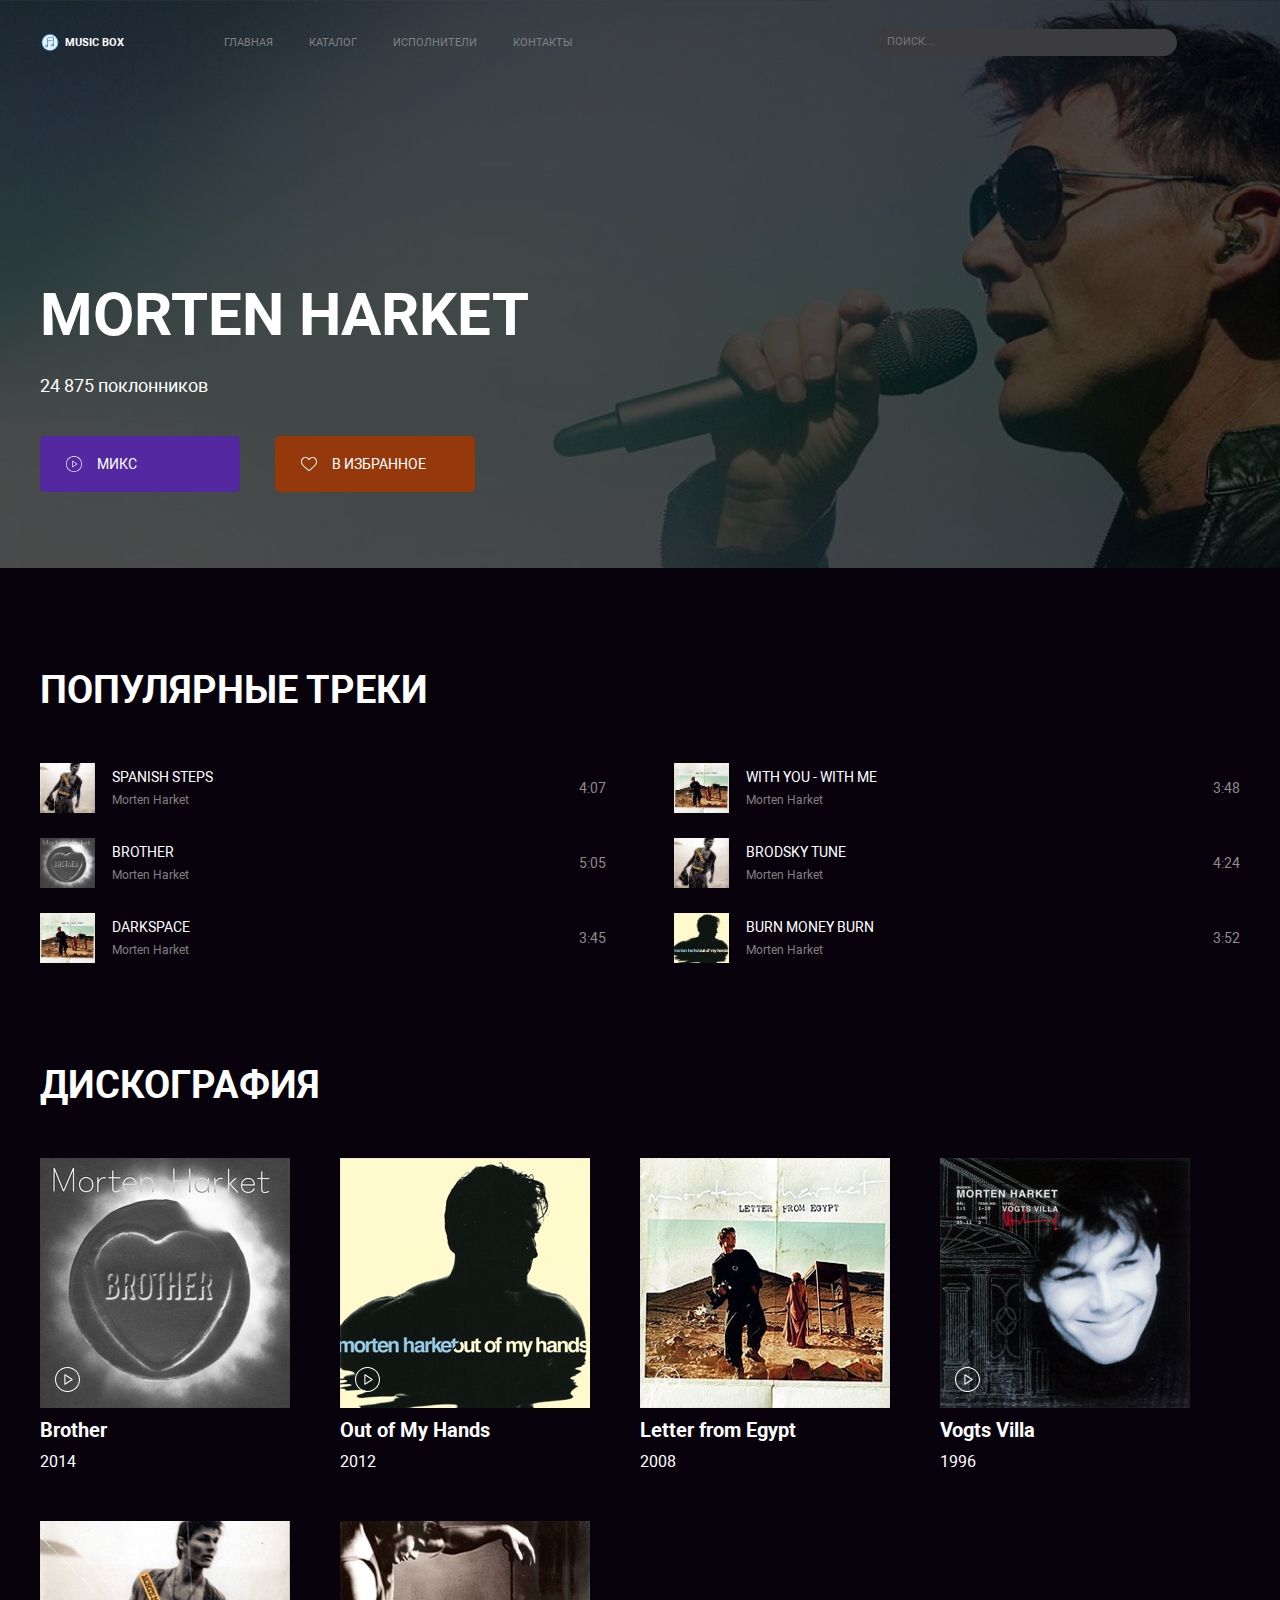
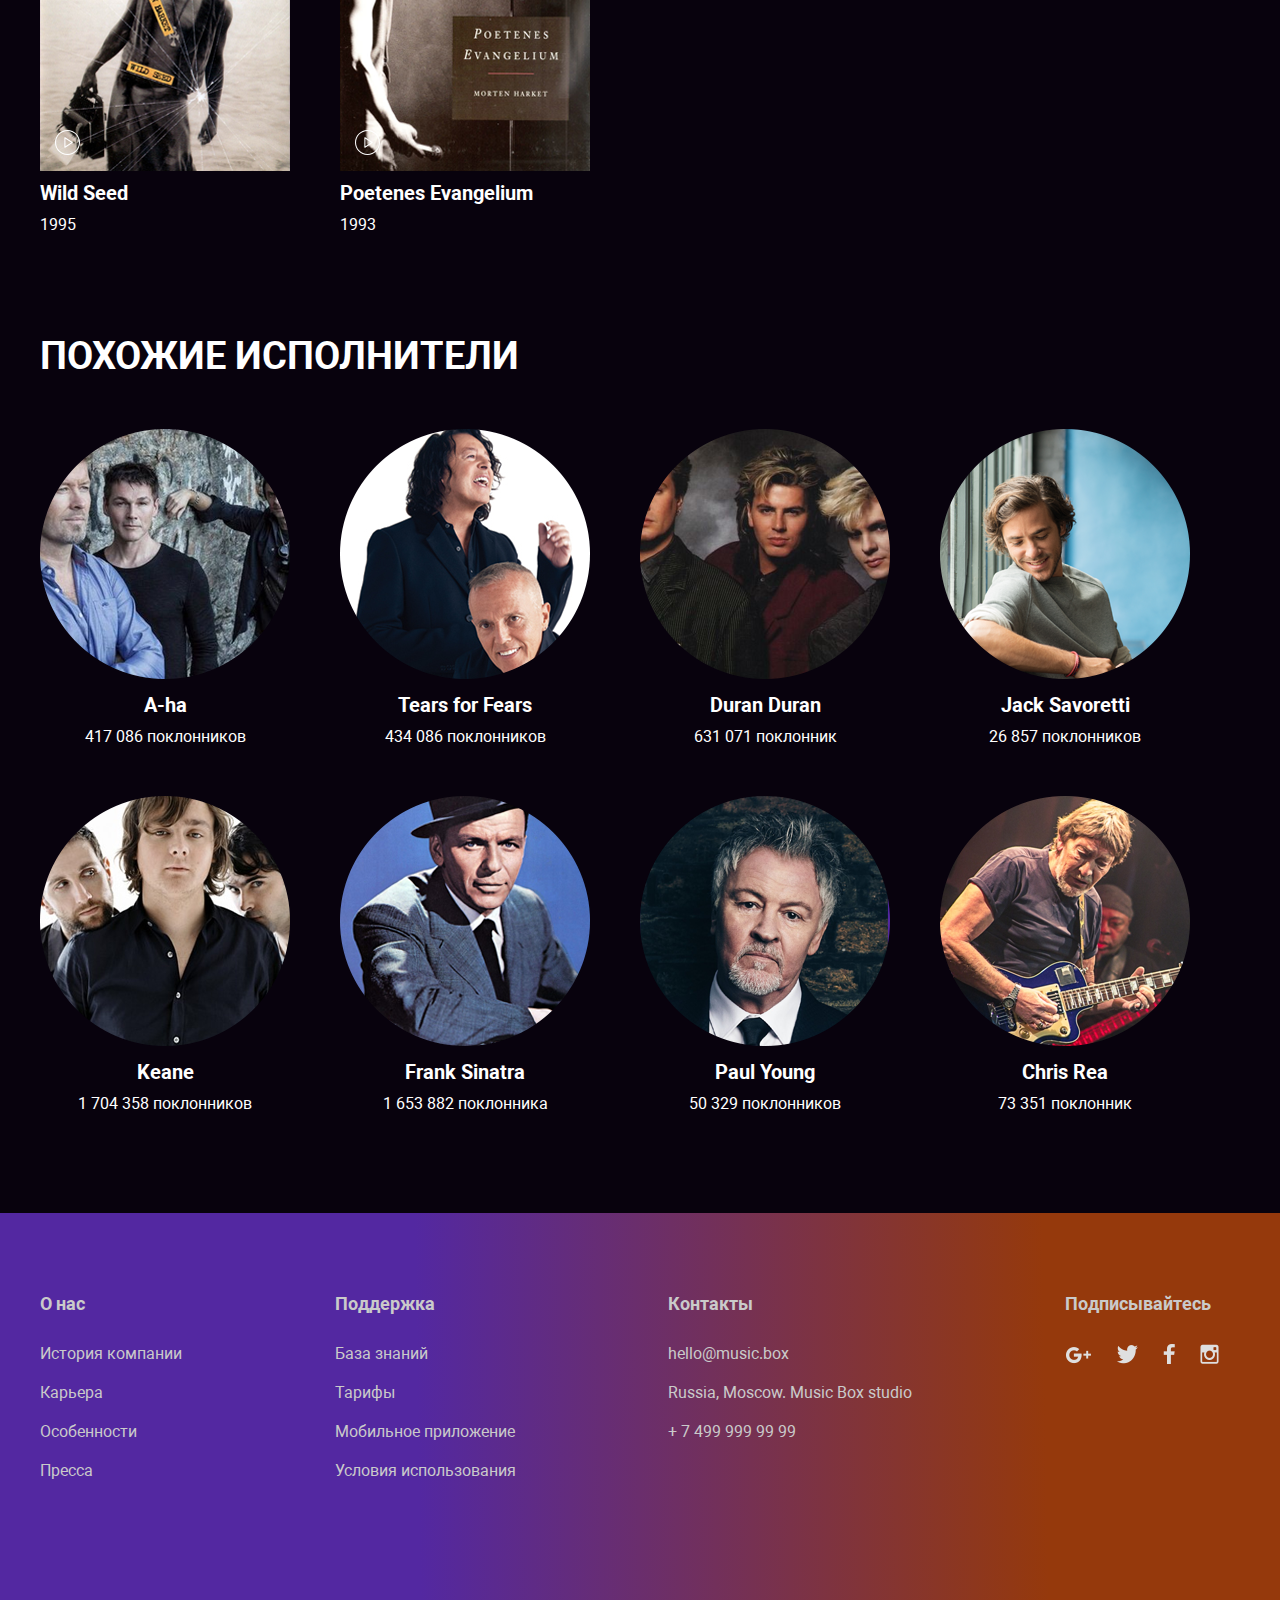
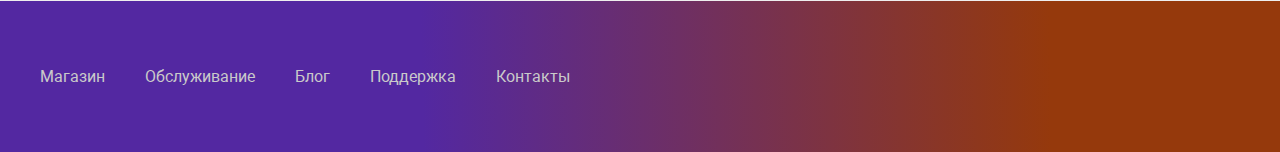
==== commit f7d36b1d: "hotfix: review" ====
--- a/catalog.html
+++ b/catalog.html
@@ -18,10 +18,10 @@
         </div>
         <nav class="header-nav">
           <ul>
-            <li><a href="./index.html">ГЛАВНАЯ</a></li>
-            <li><a href="./catalog.html">КАТАЛОГ</a></li>
-            <li><a href="#">ИСПОЛНИТЕЛИ</a></li>
-            <li><a href="#contacts">КОНТАКТЫ</a></li>
+            <li><a href="./index.html">главная</a></li>
+            <li><a href="./catalog.html">каталог</a></li>
+            <li><a href="#">исполнители</a></li>
+            <li><a href="#contacts">контакты</a></li>
           </ul>
         </nav>
         <input type="text" placeholder="ПОИСК..." class="dark-input width-23">
@@ -30,17 +30,17 @@
       <!--Секция баннер-->
       <section class="title-photo photo-catalog padding-280-76 padding-295-94">
         <div class="wrapper main">
-          <h1 class="fz-60 font-bold">MORTEN HARKEN</h1>
+          <h1 class="fz-60 font-bold">Morten Harket</h1>
           <span>24 875 поклонников</span>
 
           <div>
             <button class="bg-violet fz-14">
               <img src="./images/play-button.svg" alt="play">
-              МИКС
+              микс
             </button>
             <button class="bg-brown fz-14">
               <img src="./images/heart.svg" alt="heart">
-              В ИЗБРАННОЕ
+              в избранное
             </button>
           </div>
         </div>
--- a/styles/style.css
+++ b/styles/style.css
@@ -120,6 +120,9 @@
   display: grid;
   grid-template-columns: repeat(auto-fill, 350px);
   grid-gap: 75px; }
+
+.grid-row-580 {
+  grid-template-rows: repeat(1, 580px); }
 
 .flex-s-b {
   display: -webkit-box;
@@ -237,6 +240,7 @@
       margin-right: 36px; }
       .header-nav ul li a {
         text-decoration: none;
+        text-transform: uppercase;
         color: #808080; }
         .header-nav ul li a:active {
           color: #FFFFFF; }
@@ -329,8 +333,7 @@
   background-image: url("../images/banner.png"); }
 
 .online-music p {
-  font-weight: bold;
-  text-transform: uppercase; }
+  font-weight: bold; }
 .online-music span {
   margin: 45px 0 40px;
   font-weight: bold; }
@@ -339,7 +342,8 @@
   font-family: "Roboto", sans-serif;
   font-style: normal; }
   .main h1 {
-    margin: 0 0 25px; }
+    margin: 0 0 25px;
+    text-transform: uppercase; }
   .main span {
     font-size: 18px;
     line-height: 21px; }
@@ -360,7 +364,8 @@
       border: none;
       width: 200px;
       height: 56px;
-      margin-right: 35px; }
+      margin-right: 35px;
+      text-transform: uppercase; }
       .main div button img {
         width: 16px;
         height: 16px;
@@ -442,8 +447,7 @@
           justify-content: space-between;
   -webkit-box-align: center;
       -ms-flex-align: center;
-          align-items: center;
-  height: 580px; }
+          align-items: center; }
 
 .subscribe-free {
   background: url("../images/subscribe_1.png");
@@ -464,7 +468,7 @@
   background-size: contain; }
 
 .subscribe-content {
-  margin-bottom: 60px; }
+  margin: 0 10px 60px; }
   .subscribe-content div {
     margin-bottom: 40px; }
   .subscribe-content button {
@@ -477,8 +481,14 @@
   -webkit-box-pack: center;
       -ms-flex-pack: center;
           justify-content: center; }
-  .subscribe-sum h4 {
-    padding-right: 11px; }
+  .subscribe-sum p {
+    padding-right: 11px;
+    font-weight: bold; }
+  .subscribe-sum span {
+    font-weight: normal;
+    text-transform: uppercase;
+    padding-right: 0;
+    margin: 0; }
 
 .btn-subscribe {
   text-transform: uppercase;
@@ -580,7 +590,7 @@
   -o-object-fit: cover;
      object-fit: cover; }
 
-@media (max-width: 1280px) {
+@media (max-width: 1260px) {
   .wrapper {
     max-width: 95%; }
 
@@ -598,11 +608,14 @@
   .online-music {
     text-align: center; }
     .online-music h1 {
-      font-size: 50px; } }
+      font-size: 50px; }
+
+  .grid-row-580 {
+    grid-template-rows: repeat(2, 580px); } }
 @media (max-width: 1024px) {
   .about-author {
     width: 100%; } }
-@media (max-width: 850px) {
+@media (max-width: 815px) {
   .first-menu {
     -webkit-box-orient: vertical;
     -webkit-box-direction: normal;
@@ -623,7 +636,10 @@
     width: 100%; }
 
   .grid-gap-40 {
-    grid-gap: 40px; } }
+    grid-gap: 40px; }
+
+  .grid-row-580 {
+    grid-template-rows: repeat(3, 580px); } }
 @media (max-width: 750px) {
   .second-menu ul {
     -webkit-box-orient: vertical;
@@ -684,23 +700,21 @@
   .padding-264-44 {
     padding: 264px 0 44px; }
 
-  .subscribe {
-    height: 460px; }
-
   .subscribe-content {
-    margin: 0 20px; }
+    margin: 0 20px 16px; }
     .subscribe-content div {
       margin-bottom: 30px; }
     .subscribe-content h4 {
       font-weight: normal; }
     .subscribe-content h5 {
       font-weight: normal; }
-    .subscribe-content p {
-      margin: 0 0 16px 0; }
-
-  .grid-gap-50 {
+
+  .grid-column-280 {
     grid-template-columns: repeat(auto-fill, 280px);
     grid-gap: 50px; }
+
+  .grid-row-460 {
+    grid-template-rows: repeat(3, 460px); }
 
   .btn-subscribe {
     padding: 20px 65px;
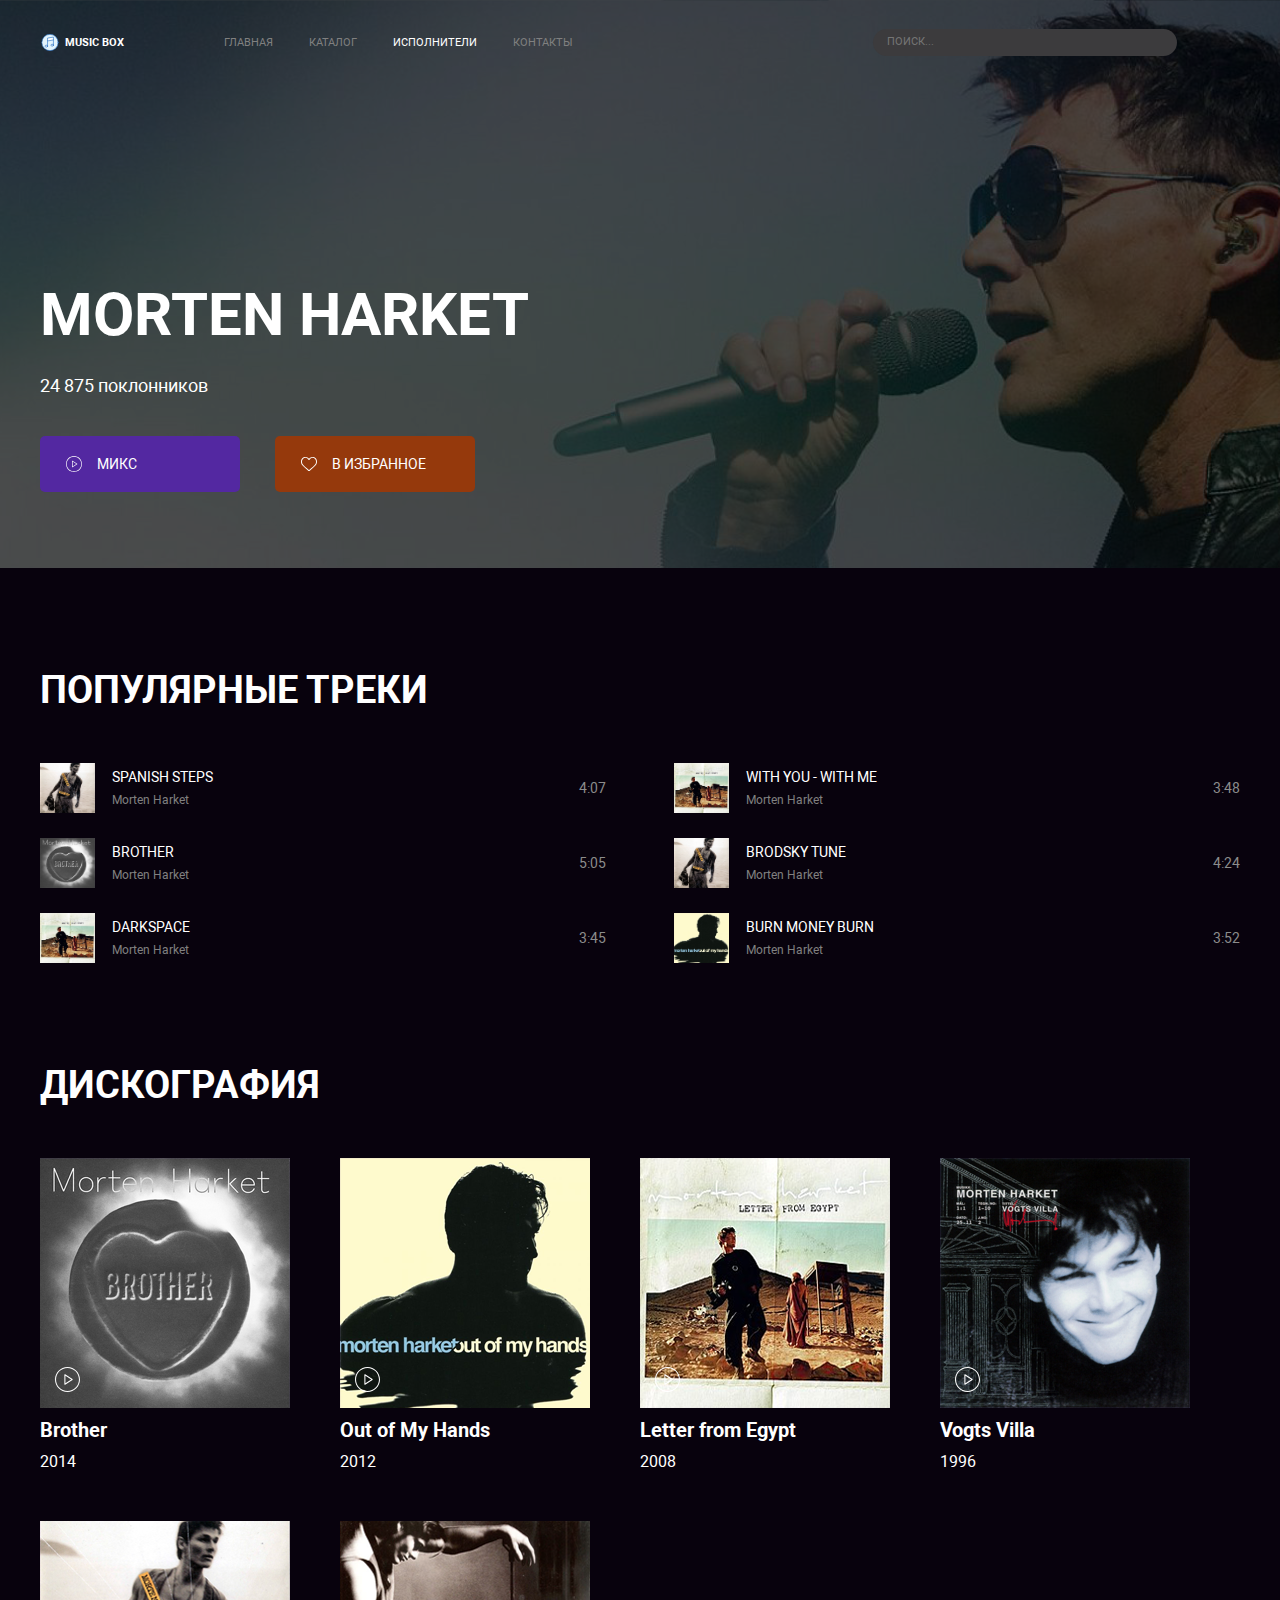
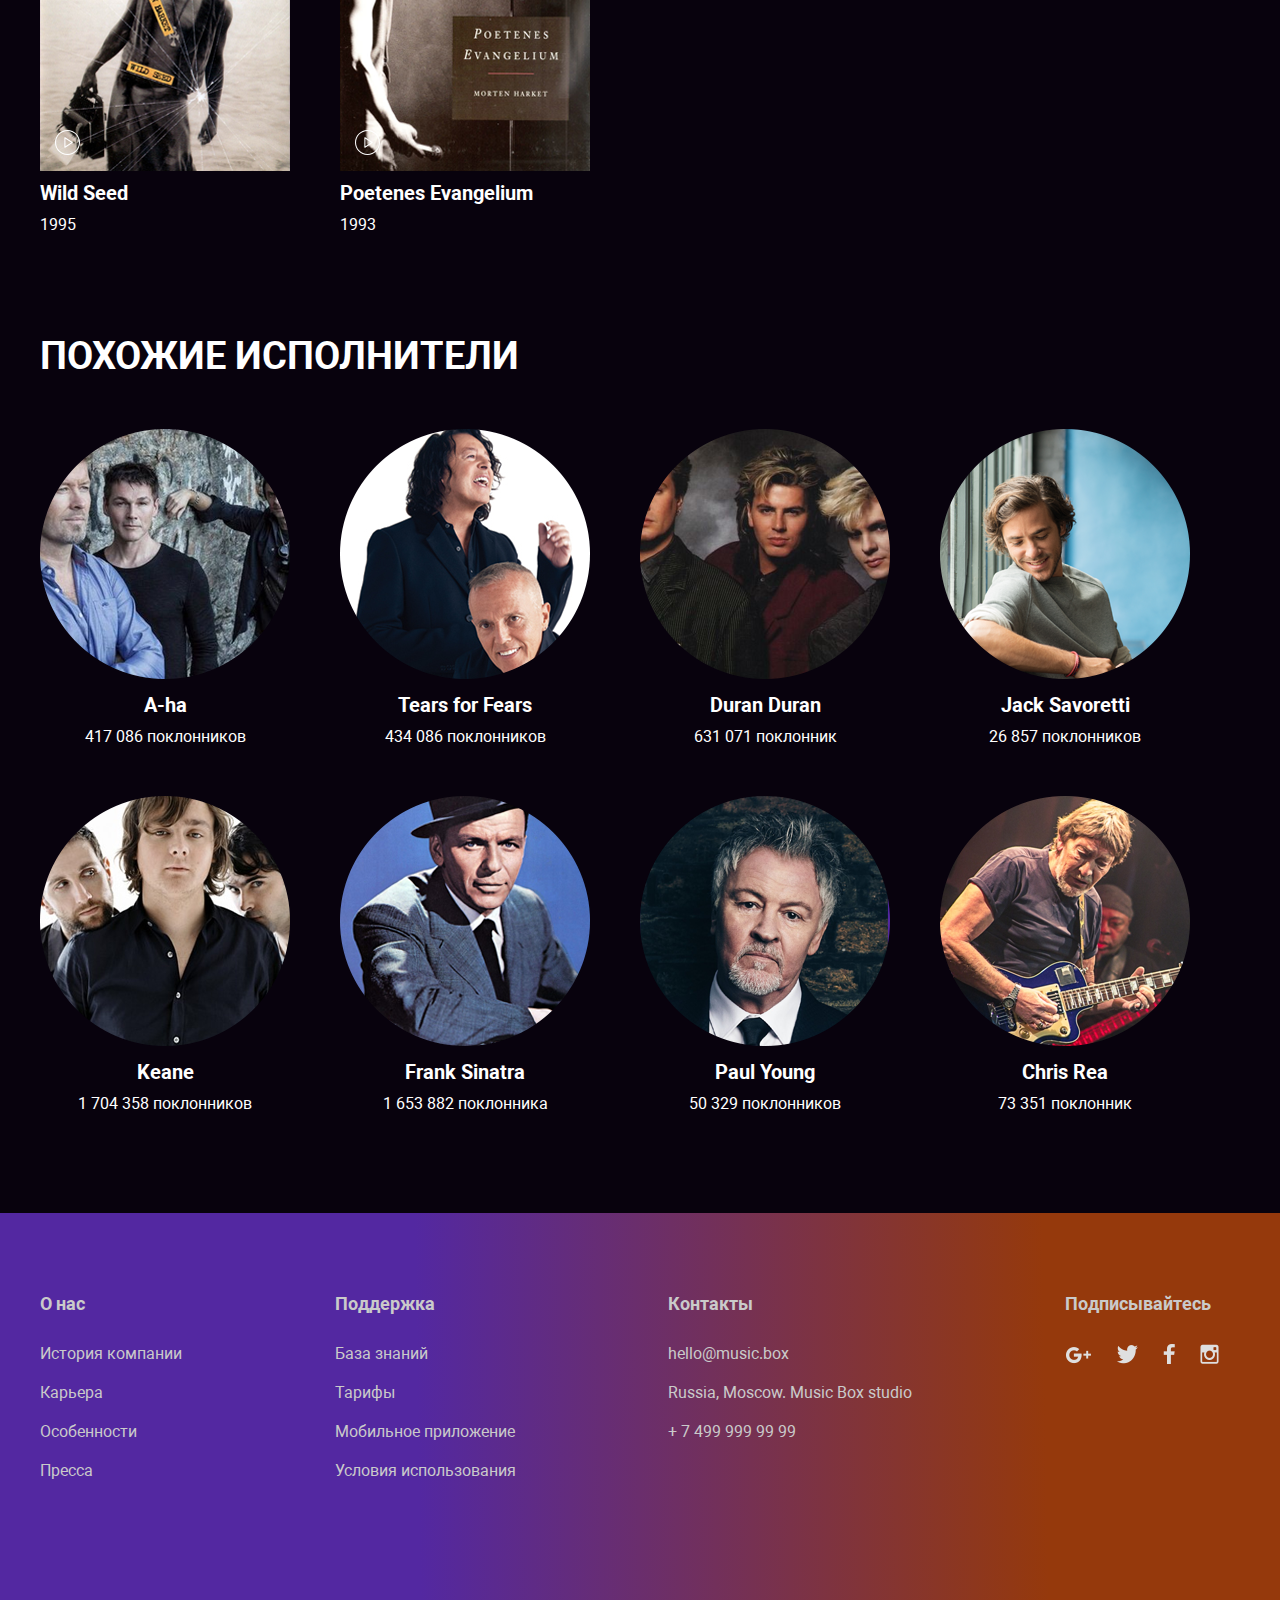
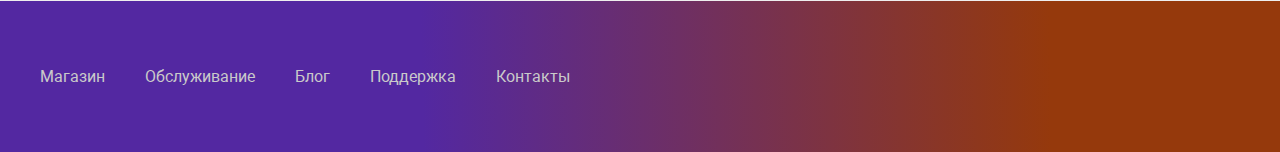
==== commit 6a4f6971: "hotfix: active-link" ====
--- a/catalog.html
+++ b/catalog.html
@@ -20,7 +20,7 @@
           <ul>
             <li><a href="./index.html">главная</a></li>
             <li><a href="./catalog.html">каталог</a></li>
-            <li><a href="#">исполнители</a></li>
+            <li><a href="#" class="active-link">исполнители</a></li>
             <li><a href="#contacts">контакты</a></li>
           </ul>
         </nav>
@@ -30,15 +30,15 @@
       <!--Секция баннер-->
       <section class="title-photo photo-catalog padding-280-76 padding-295-94">
         <div class="wrapper main">
-          <h1 class="fz-60 font-bold">Morten Harket</h1>
+          <h1>Morten Harket</h1>
           <span>24 875 поклонников</span>
 
           <div>
-            <button class="bg-violet fz-14">
+            <button class="bg-violet fz-14 main-buttom">
               <img src="./images/play-button.svg" alt="play">
               микс
             </button>
-            <button class="bg-brown fz-14">
+            <button class="bg-brown fz-14 main-buttom">
               <img src="./images/heart.svg" alt="heart">
               в избранное
             </button>
@@ -52,7 +52,7 @@
         <div class="wrapper">
           <!-- Популярные треки -->
           <section class="m-b-100">
-            <h2 class="m-b-50 fz-38 font-bold">Популярные треки</h2>
+            <h2 class="m-b-50">Популярные треки</h2>
 
             <div class="grid-column-68 grid-gap-20 grid-gap-40">
               <div class="grid-row-25">
@@ -61,7 +61,7 @@
                   <div class="popular-artist">
                     <img src="./images/Wild_Seed.png" alt="label_album">
                     <div>
-                      <h5 class="fz-14">Spanish Steps</h5>
+                      <p class="fz-14">Spanish Steps</p>
                       <span>Morten Harket</span>
                     </div>
                   </div>
@@ -74,7 +74,7 @@
                   <div class="popular-artist">
                     <img src="./images/Brother.png" alt="label_album">
                     <div>
-                      <h5 class="fz-14">Brother</h5>
+                      <p class="fz-14">Brother</p>
                       <span>Morten Harket</span>
                     </div>
                   </div>
@@ -87,7 +87,7 @@
                   <div  class="popular-artist">
                     <img src="./images/Letter_from_Egypt.png" alt="label_album">
                     <div>
-                      <h5 class="fz-14">Darkspace</h5>
+                      <p class="fz-14">Darkspace</p>
                       <span>Morten Harket</span>
                     </div>
                   </div>
@@ -104,7 +104,7 @@
                   <div class="popular-artist">
                     <img src="./images/Letter_from_Egypt.png" alt="label_album">
                     <div>
-                      <h5 class="fz-14">With You - With Me</h5>
+                      <p class="fz-14">With You - With Me</p>
                       <span>Morten Harket</span>
                     </div>
                   </div>
@@ -117,7 +117,7 @@
                   <div class="popular-artist">
                     <img src="./images/Wild_Seed.png" alt="label_album">
                     <div>
-                      <h5 class="fz-14">Brodsky Tune</h5>
+                      <p class="fz-14">Brodsky Tune</p>
                       <span>Morten Harket</span>
                     </div>
                   </div>
@@ -130,7 +130,7 @@
                   <div class="popular-artist">
                     <img src="./images/Out_of_My_Hands.png" alt="label_album">
                     <div>
-                      <h5 class="fz-14">Burn Money Burn</h5>
+                      <p class="fz-14">Burn Money Burn</p>
                       <span>Morten Harket</span>
                     </div>
                   </div>
@@ -145,7 +145,7 @@
 
           <!-- Дискография -->
           <section class="m-b-100">
-            <h2 class="m-b-50 fz-38 font-boldt">Дискография</h2>
+            <h2 class="m-b-50">Дискография</h2>
             <div class="grid-gap-50 grid-gap-50-20">
 
               <div class="discography-item">
@@ -154,7 +154,7 @@
                   <a href="#"><img src="./images/play-button.svg" alt="play"></a>
                 </div>
 
-                <h4 class="m-b-10 fz-23 font-bold">Brother</h4>
+                <p class="m-b-10 fz-23 font-bold m-0">Brother</p>
                 <span class="fz-16">2014</span>
               </div>
 
@@ -164,7 +164,7 @@
                   <a href="#"><img src="./images/play-button.svg" alt="play"></a>
                 </div>
 
-                <h4 class="m-b-10 fz-23 font-bold">Out of My Hands</h4>
+                <p class="m-b-10 m-0 fz-23 font-bold">Out of My Hands</p>
                 <span class="fz-16">2012</span>
               </div>
 
@@ -174,7 +174,7 @@
                   <a href="#"><img src="./images/play-button.svg" alt="play"></a>
                 </div>
 
-                <h4 class="m-b-10 fz-23 font-bold">Letter from Egypt</h4>
+                <p class="m-b-10 fz-23 m-0 font-bold">Letter from Egypt</p>
                 <span class="fz-16">2008</span>
               </div>
 
@@ -184,7 +184,7 @@
                   <a href="#"><img src="./images/play-button.svg" alt="play"></a>
                 </div>
 
-                <h4 class="m-b-10 fz-23 font-bold">Vogts Villa</h4>
+                <p class="m-b-10  m-0 fz-23 font-bold">Vogts Villa</p>
                 <span class="fz-16">1996</span>
               </div>
 
@@ -194,7 +194,7 @@
                   <a href="#"><img src="./images/play-button.svg" alt="play"></a>
                 </div>
 
-                <h4 class="m-b-10 fz-23 font-bold">Wild Seed</h4>
+                <p class="m-b-10 m-0 fz-23 font-bold">Wild Seed</p>
                 <span class="fz-16">1995</span>
               </div>
 
@@ -204,7 +204,7 @@
                   <a href="#"><img src="./images/play-button.svg" alt="play"></a>
                 </div>
 
-                <h4 class="m-b-10 fz-23 font-bold">Poetenes Evangelium</h4>
+                <p class="m-b-10 m-0 fz-23 font-bold">Poetenes Evangelium</p>
                 <span class="fz-16">1993</span>
               </div>
 
@@ -213,55 +213,55 @@
 
           <!-- Похожие исполнители -->
           <section>
-            <h2 class="m-b-50 fz-38 font-bold">Похожие исполнители</h2>
+            <h2 class="m-b-50">Похожие исполнители</h2>
 
             <div class="grid-gap-50 grid-gap-50-20 similar-artists text-center">
 
               <div class="flex-centr">
                 <img src="./images/A-ha.png" alt="A-ha" class="m-b-15 m-m-b-10">
-                <h4 class="m-b-10 fz-23 font-bold">A-ha</h4>
+                <p class="m-b-10 m-0 fz-23 font-bold">A-ha</p>
                 <span class="fz-16">417 086 поклонников</span>
               </div>
 
               <div class="flex-centr">
                 <img src="./images/Tears_for_Fears.png" alt="Tears_for_Fears" class="m-b-15 m-m-b-10">
-                <h4 class="m-b-10 fz-23 font-bold">Tears for Fears</h4>
+                <p class="m-b-10 m-0 fz-23 font-bold">Tears for Fears</p>
                 <span class="fz-16">434 086 поклонников</span>
               </div>
 
               <div class="flex-centr">
                 <img src="./images/Duran_Duran.png" alt="Duran_Duran" class="m-b-15 m-m-b-10">
-                <h4 class="m-b-10 fz-23 font-bold">Duran Duran</h4>
+                <p class="m-b-10 m-0 fz-23 font-bold">Duran Duran</p>
                 <span class="fz-16">631 071 поклонник</span>
               </div>
 
               <div class="flex-centr">
                 <img src="./images/Jack_Savoretti.png" alt="Jack_Savoretti" class="m-b-15 m-m-b-10">
-                <h4 class="m-b-10 fz-23 font-bold">Jack Savoretti</h4>
+                <p class="m-b-10 m-0 fz-23 font-bold">Jack Savoretti</p>
                 <span class="fz-16">26 857 поклонников</span>
               </div>
 
               <div class="flex-centr">
                 <img src="./images/Keane.png" alt="Keane" class="m-b-15 m-m-b-10">
-                <h4 class="m-b-10 fz-23 font-bold">Keane</h4>
+                <p class="m-b-10 m-0 fz-23 font-bold">Keane</p>
                 <span class="fz-16">1 704 358 поклонников</span>
               </div>
 
               <div class="flex-centr">
                 <img src="./images/Frank_Sinatra.png" alt="Frank_Sinatra" class="m-b-15 m-m-b-10">
-                <h4 class="m-b-10 fz-23 font-bold">Frank Sinatra</h4>
+                <p class="m-b-10 m-0 fz-23 font-bold">Frank Sinatra</p>
                 <span class="fz-16">1 653 882 поклонника</span>
               </div>
 
               <div class="flex-centr">
                 <img src="./images/Paul_Young.png" alt="Paul_Young" class="m-b-15 m-m-b-10">
-                <h4 class="m-b-10 fz-23 font-bold">Paul Young</h4>
+                <p class="m-b-10 m-0 fz-23 font-bold">Paul Young</p>
                 <span class="fz-16">50 329 поклонников</span>
               </div>
 
               <div class="flex-centr">
                 <img src="./images/Chris_Rea.png" alt="Chris_Rea" class="m-b-15 m-m-b-10">
-                <h4 class="m-b-10 fz-23 font-bold">Chris Rea</h4>
+                <p class="m-b-10 m-0 fz-23 font-bold">Chris Rea</p>
                 <span class="fz-16">73 351 поклонник</span>
               </div>
 
@@ -278,7 +278,7 @@
         <div class="wrapper first-menu">
 
           <section>
-            <h3>О нас</h3>
+            <h2 class="h6">О нас</h2>
             <ul>
               <li><a href="#" target="_blank">История&nbsp;компании</a></li>
               <li><a href="#" target="_blank">Карьера</a></li>
@@ -288,7 +288,7 @@
           </section>
 
           <section>
-            <h3>Поддержка</h3>
+            <h2 class="h6">Поддержка</h2>
             <ul>
               <li><a href="#" target="_blank">База&nbsp;знаний</a></li>
               <li><a href="#" target="_blank">Тарифы</a></li>
@@ -298,7 +298,7 @@
           </section>
 
           <section>
-            <h3 id="contacts">Контакты</h3>
+            <h2 class="h6" id="contacts">Контакты</h2>
             <ul>
               <li><a href="mailto:hello@music.box">hello@music.box</a></li>
               <li><a href="#" target="_blank">Russia,&nbsp;Moscow.&nbsp;Music&nbsp;Box&nbsp;studio</a></li>
@@ -307,7 +307,7 @@
           </section>
 
           <section>
-            <h3>Подписывайтесь</h3>
+            <h2 class="h6">Подписывайтесь</h2>
             <ul class="social">
               <li>
                 <a href="#" target="_blank">
--- a/styles/style.css
+++ b/styles/style.css
@@ -22,22 +22,30 @@
   margin: 0;
   padding: 0; }
 
+.contrast-color {
+  color: #F89202; }
+
+.very-dark-color {
+  color: #555555; }
+
+.dark-color {
+  color: #8C8C8C; }
+
 h1 {
+  font-size: 60px;
+  line-height: 70px;
   text-transform: uppercase;
   margin: 0; }
 
 h2 {
+  font-size: 38px;
+  line-height: 45px;
   text-transform: uppercase;
   margin: 0; }
 
 h3 {
-  text-transform: uppercase;
-  margin: 0; }
-
-h4 {
-  margin: 0; }
-
-h5 {
+  font-size: 24px;
+  line-height: 28px;
   font-weight: normal;
   text-transform: uppercase;
   margin: 0; }
@@ -77,10 +85,6 @@
 .fz-30 {
   font-size: 30px;
   line-height: 35px; }
-
-.fz-38 {
-  font-size: 38px;
-  line-height: 45px; }
 
 .fz-60 {
   font-size: 60px;
@@ -242,13 +246,13 @@
         text-decoration: none;
         text-transform: uppercase;
         color: #808080; }
-        .header-nav ul li a:active {
-          color: #FFFFFF; }
         .header-nav ul li a:hover {
           color: #FFFFFF;
           cursor: pointer; }
       .header-nav ul li:last-child {
         margin-right: 0; }
+      .header-nav ul li .active-link {
+        color: #FFFFFF; }
 
 .dark-input {
   background: #3C3B3D;
@@ -274,7 +278,7 @@
       -ms-flex-pack: justify;
           justify-content: space-between;
   padding-bottom: 100px; }
-  .first-menu section h3 {
+  .first-menu section .h6 {
     font-weight: bold;
     font-size: 18px;
     line-height: 21px;
@@ -352,30 +356,31 @@
     display: -webkit-box;
     display: -ms-flexbox;
     display: flex; }
-    .main div button {
-      display: -webkit-box;
-      display: -ms-flexbox;
-      display: flex;
-      -webkit-box-align: center;
-          -ms-flex-align: center;
-              align-items: center;
-      color: #FFFFFF;
-      border-radius: 5px;
-      border: none;
-      width: 200px;
-      height: 56px;
-      margin-right: 35px;
-      text-transform: uppercase; }
-      .main div button img {
-        width: 16px;
-        height: 16px;
-        color: #FFFFFF;
-        -webkit-filter: invert(1);
-                filter: invert(1);
-        margin: 0 15px 0 20px; }
-      .main div button:hover {
-        cursor: pointer;
-        opacity: 0.5; }
+
+.main-buttom {
+  display: -webkit-box;
+  display: -ms-flexbox;
+  display: flex;
+  -webkit-box-align: center;
+      -ms-flex-align: center;
+          align-items: center;
+  color: #FFFFFF;
+  border-radius: 5px;
+  border: none;
+  width: 200px;
+  height: 56px;
+  margin-right: 35px;
+  text-transform: uppercase; }
+  .main-buttom img {
+    width: 16px;
+    height: 16px;
+    color: #FFFFFF;
+    -webkit-filter: invert(1);
+            filter: invert(1);
+    margin: 0 15px 0 20px; }
+  .main-buttom:hover {
+    cursor: pointer;
+    opacity: 0.5; }
 
 .bg-violet {
   background: #5328A1; }
@@ -403,8 +408,10 @@
     font-size: 12px;
     line-height: 14px;
     color: #808080; }
-  .popular-artist h5 {
-    margin-bottom: 5px; }
+  .popular-artist p {
+    margin: 0 0 5px 0;
+    font-weight: normal;
+    text-transform: uppercase; }
   .popular-artist div {
     margin: auto 0; }
 
@@ -482,8 +489,7 @@
       -ms-flex-pack: center;
           justify-content: center; }
   .subscribe-sum p {
-    padding-right: 11px;
-    font-weight: bold; }
+    padding-right: 11px; }
   .subscribe-sum span {
     font-weight: normal;
     text-transform: uppercase;
@@ -507,19 +513,14 @@
   height: 11px;
   background: #B8B8B8; }
 
-.description p {
-  color: #8C8C8C; }
-
 .about-author {
   width: 37%;
   margin-bottom: 45px; }
   .about-author img {
     width: 20px;
     height: 20px; }
-  .about-author h5 {
-    color: #F89202; }
   .about-author p {
-    color: #555555; }
+    text-transform: uppercase; }
 
 .bth-grey {
   font-family: "Roboto", sans-serif;
@@ -652,6 +653,10 @@
   .wrapper {
     width: 280px; }
 
+  .h3 {
+    font-size: 16px;
+    line-height: 19px; }
+
   .content h2 {
     font-size: 20px;
     line-height: 23px; }
@@ -704,10 +709,6 @@
     margin: 0 20px 16px; }
     .subscribe-content div {
       margin-bottom: 30px; }
-    .subscribe-content h4 {
-      font-weight: normal; }
-    .subscribe-content h5 {
-      font-weight: normal; }
 
   .grid-column-280 {
     grid-template-columns: repeat(auto-fill, 280px);
@@ -769,10 +770,11 @@
     -webkit-box-direction: normal;
         -ms-flex-direction: column;
             flex-direction: column; }
-    .main div button {
-      margin-right: 0;
-      width: 100%;
-      margin-bottom: 20px; }
+
+  .main-buttom {
+    margin-right: 0;
+    width: 100%;
+    margin-bottom: 20px; }
 
   .discography-item div img {
     width: 130px;
@@ -786,7 +788,7 @@
     .discography-item div a img {
       width: 15px;
       height: 15px; }
-  .discography-item h4 {
+  .discography-item p {
     font-size: 16px;
     line-height: 19px; }
   .discography-item span {
@@ -798,7 +800,7 @@
     grid-row-gap: 50px;
     grid-column-gap: 20px; }
 
-  .similar-artists div h4 {
+  .similar-artists div p {
     font-size: 16px;
     line-height: 19px; }
   .similar-artists div span {
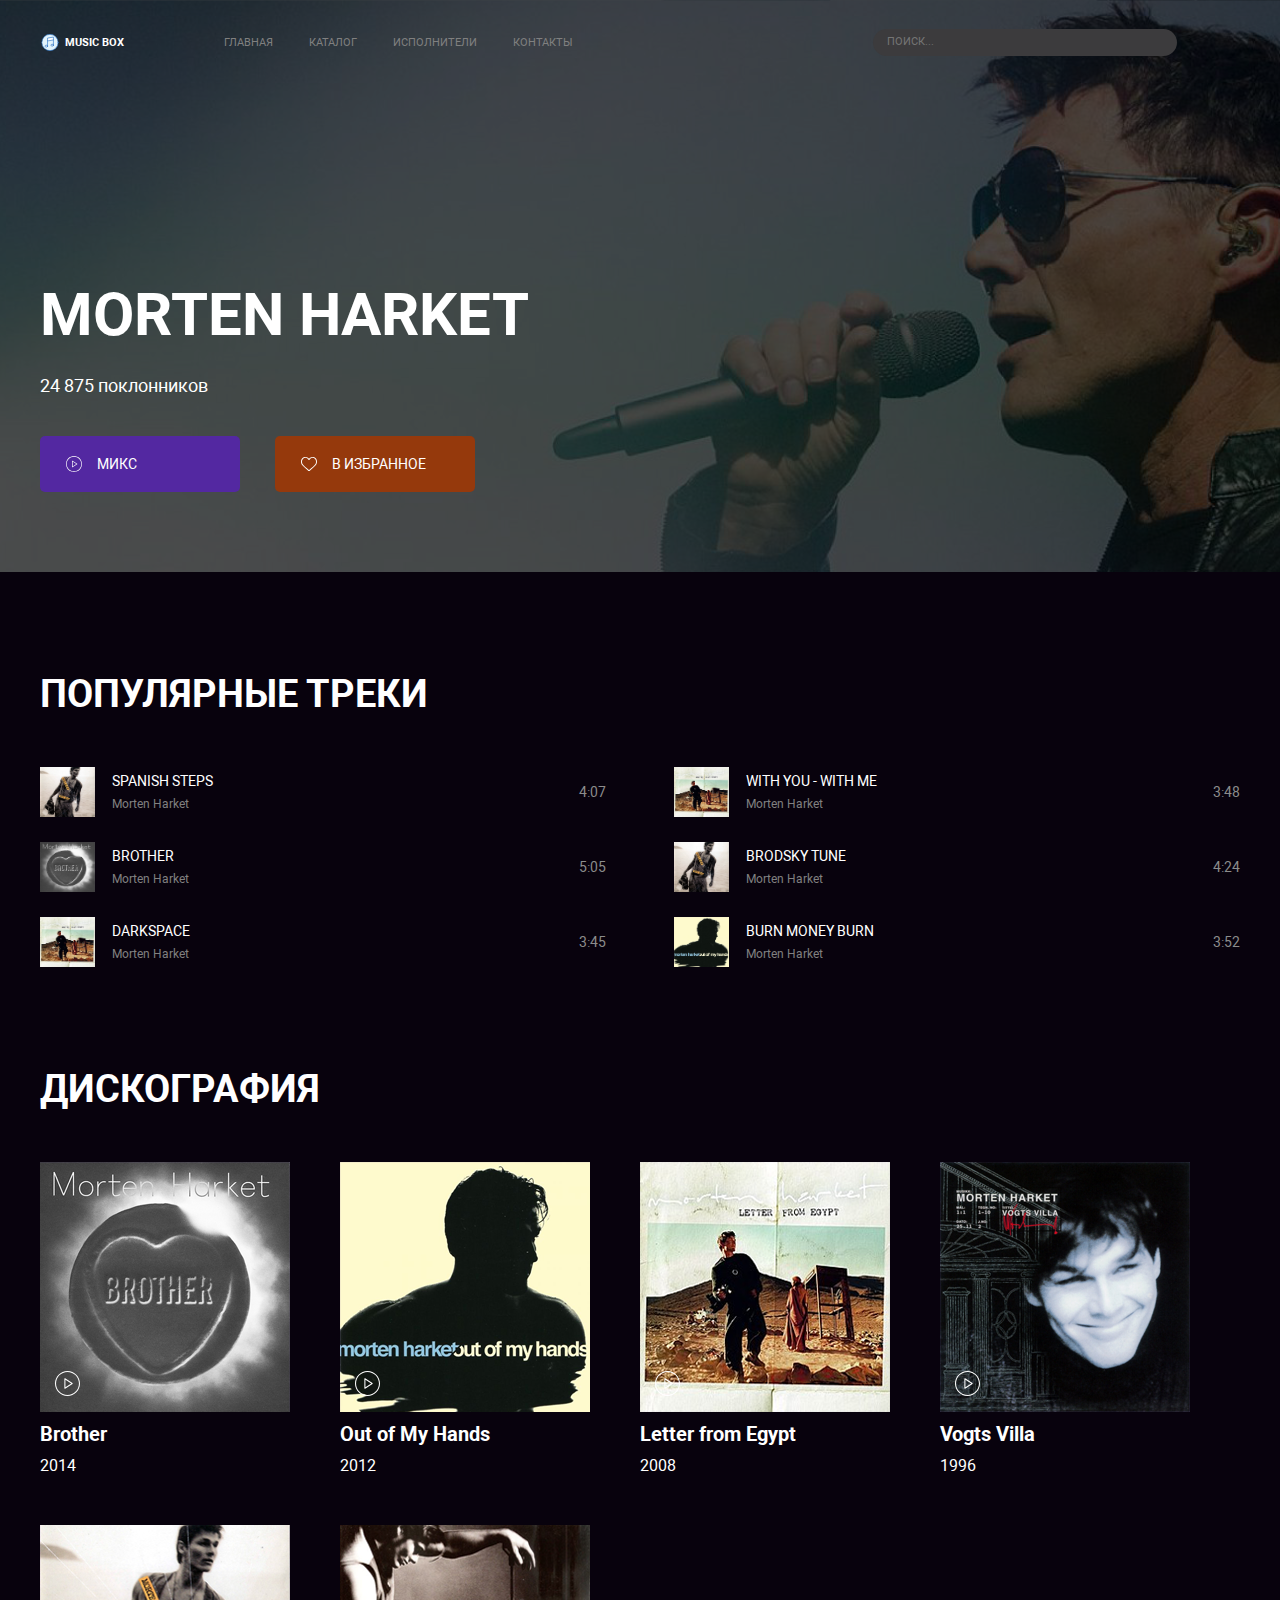
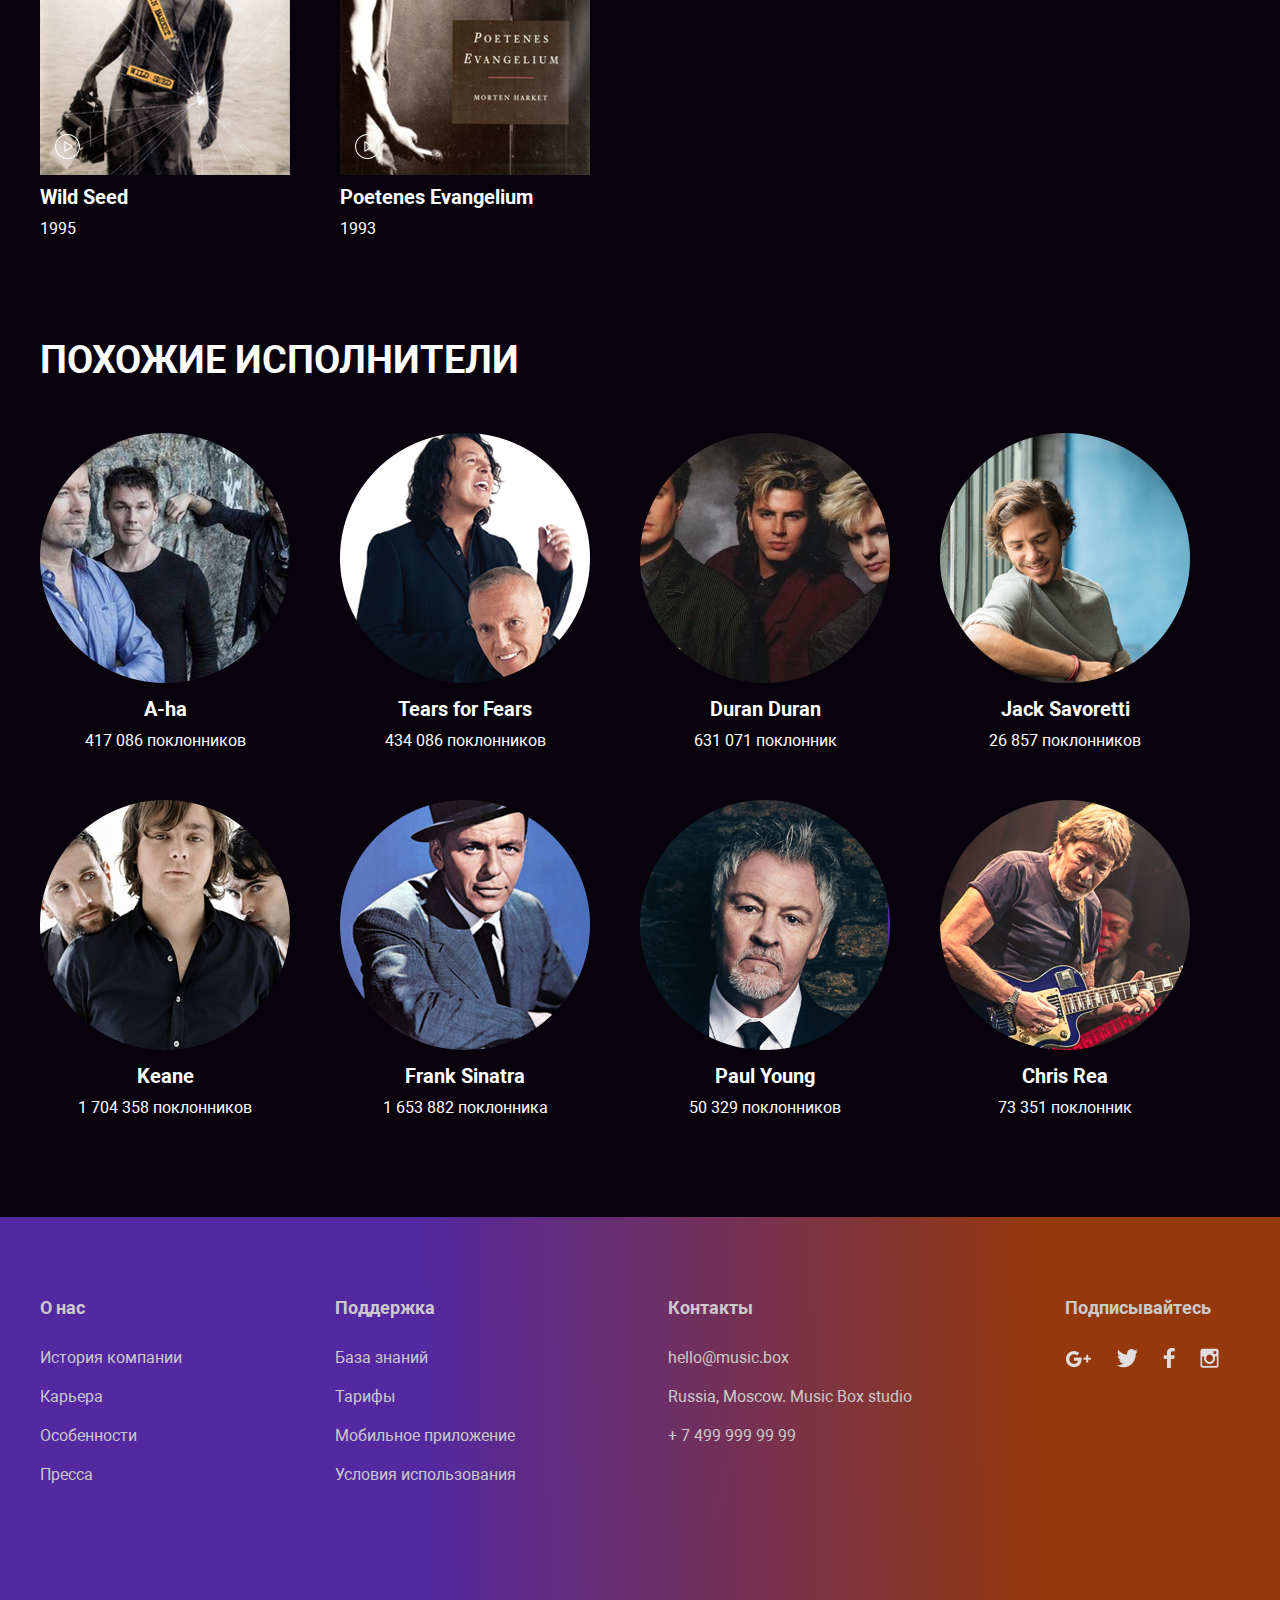
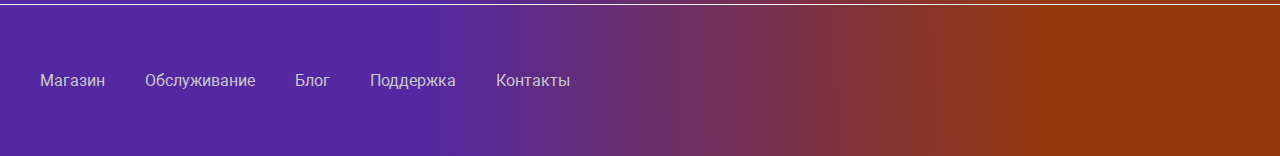
==== commit ecd47157: "hotfix: class name" ====
--- a/catalog.html
+++ b/catalog.html
@@ -20,7 +20,7 @@
           <ul>
             <li><a href="./index.html">главная</a></li>
             <li><a href="./catalog.html">каталог</a></li>
-            <li><a href="#" class="active-link">исполнители</a></li>
+            <li><a href="#">исполнители</a></li>
             <li><a href="#contacts">контакты</a></li>
           </ul>
         </nav>
@@ -28,7 +28,7 @@
       </header>
 
       <!--Секция баннер-->
-      <section class="title-photo photo-catalog padding-280-76 padding-295-94">
+      <section class="title-photo photo-catalog padding-280-0-80">
         <div class="wrapper main">
           <h1>Morten Harket</h1>
           <span>24 875 поклонников</span>
@@ -54,8 +54,8 @@
           <section class="m-b-100">
             <h2 class="m-b-50">Популярные треки</h2>
 
-            <div class="grid-column-68 grid-gap-20 grid-gap-40">
-              <div class="grid-row-25">
+            <div class="grid grid-gap-68 grid-columns-2-1fr m-grid-columns-1fr m-grid-gap-20 grid-gap-40">
+              <div class="grid grid-row-25">
 
                 <div class="flex-s-b">
                   <div class="popular-artist">
@@ -98,7 +98,7 @@
 
               </div>
 
-              <div class="grid-row-25">
+              <div class="grid grid-row-25">
 
                 <div class="flex-s-b">
                   <div class="popular-artist">
@@ -146,7 +146,7 @@
           <!-- Дискография -->
           <section class="m-b-100">
             <h2 class="m-b-50">Дискография</h2>
-            <div class="grid-gap-50 grid-gap-50-20">
+            <div class=" grid grid-gap-50 grid-columns-250 grid-columns-130 m-grid-row-gap-50 m-grid-column-gap-20">
 
               <div class="discography-item">
                 <div class="m-b-10">
@@ -215,7 +215,7 @@
           <section>
             <h2 class="m-b-50">Похожие исполнители</h2>
 
-            <div class="grid-gap-50 grid-gap-50-20 similar-artists text-center">
+            <div class="grid grid-gap-50 grid-columns-250 grid-columns-130 m-grid-row-gap-50 m-grid-column-gap-20 similar-artists text-center">
 
               <div class="flex-centr">
                 <img src="./images/A-ha.png" alt="A-ha" class="m-b-15 m-m-b-10">
--- a/styles/style.css
+++ b/styles/style.css
@@ -50,6 +50,13 @@
   text-transform: uppercase;
   margin: 0; }
 
+.h6 {
+  font-weight: bold;
+  font-size: 18px;
+  line-height: 21px;
+  margin: 0 0 30px 0;
+  text-transform: none; }
+
 .fz-11 {
   font-size: 11px;
   line-height: 13px; }
@@ -106,27 +113,32 @@
       -ms-flex-pack: center;
           justify-content: center; }
 
-.grid-column-68 {
-  display: grid;
-  grid-template-columns: repeat(2, 1fr);
+.grid {
+  display: grid; }
+
+.grid-gap-50 {
+  grid-gap: 50px; }
+
+.grid-gap-68 {
   grid-gap: 68px; }
 
+.grid-gap-75 {
+  grid-gap: 75px; }
+
 .grid-row-25 {
-  display: grid;
   grid-row-gap: 25px; }
-
-.grid-gap-50 {
-  display: grid;
-  grid-template-columns: repeat(auto-fill, 250px);
-  grid-gap: 50px; }
-
-.grid-gap-75 {
-  display: grid;
-  grid-template-columns: repeat(auto-fill, 350px);
-  grid-gap: 75px; }
 
 .grid-row-580 {
   grid-template-rows: repeat(1, 580px); }
+
+.grid-columns-2-1fr {
+  grid-template-columns: repeat(2, 1fr); }
+
+.grid-columns-250 {
+  grid-template-columns: repeat(auto-fill, 250px); }
+
+.grid-columns-350 {
+  grid-template-columns: repeat(auto-fill, 350px); }
 
 .flex-s-b {
   display: -webkit-box;
@@ -188,11 +200,11 @@
 .width-23 {
   width: 23%; }
 
-.padding-280-76 {
-  padding: 280px 0 76px; }
-
-.padding-272-248 {
-  padding: 272px 0 248px; }
+.padding-280-0-80 {
+  padding: 280px 0 80px; }
+
+.padding-250-0 {
+  padding: 250px 0; }
 
 .header {
   font-family: "Roboto", sans-serif;
@@ -249,10 +261,10 @@
         .header-nav ul li a:hover {
           color: #FFFFFF;
           cursor: pointer; }
+        .header-nav ul li a:active {
+          color: #FFFFFF; }
       .header-nav ul li:last-child {
         margin-right: 0; }
-      .header-nav ul li .active-link {
-        color: #FFFFFF; }
 
 .dark-input {
   background: #3C3B3D;
@@ -278,12 +290,6 @@
       -ms-flex-pack: justify;
           justify-content: space-between;
   padding-bottom: 100px; }
-  .first-menu section .h6 {
-    font-weight: bold;
-    font-size: 18px;
-    line-height: 21px;
-    margin: 0 0 30px 0;
-    text-transform: none; }
   .first-menu section ul {
     padding: 0; }
     .first-menu section ul li {
@@ -615,7 +621,7 @@
     grid-template-rows: repeat(2, 580px); } }
 @media (max-width: 1024px) {
   .about-author {
-    width: 100%; } }
+    width: 50%; } }
 @media (max-width: 815px) {
   .first-menu {
     -webkit-box-orient: vertical;
@@ -640,7 +646,10 @@
     grid-gap: 40px; }
 
   .grid-row-580 {
-    grid-template-rows: repeat(3, 580px); } }
+    grid-template-rows: repeat(3, 580px); }
+
+  .about-author {
+    width: 100%; } }
 @media (max-width: 750px) {
   .second-menu ul {
     -webkit-box-orient: vertical;
@@ -702,8 +711,8 @@
     background-size: 1156px 765px;
     background-position-x: -176px; }
 
-  .padding-264-44 {
-    padding: 264px 0 44px; }
+  .padding-250-0-50 {
+    padding: 250px 0 50px; }
 
   .subscribe-content {
     margin: 0 20px 16px; }
@@ -711,7 +720,9 @@
       margin-bottom: 30px; }
 
   .grid-column-280 {
-    grid-template-columns: repeat(auto-fill, 280px);
+    grid-template-columns: repeat(auto-fill, 280px); }
+
+  .m-grid-gap-50 {
     grid-gap: 50px; }
 
   .grid-row-460 {
@@ -723,8 +734,10 @@
     line-height: 14px;
     font-weight: normal; }
 
-  .grid-gap-20 {
-    grid-template-columns: repeat(1, 1fr);
+  .m-grid-columns-1fr {
+    grid-template-columns: repeat(1, 1fr); }
+
+  .m-grid-gap-20 {
     grid-gap: 20px; }
 
   .bth-grey {
@@ -755,9 +768,6 @@
   .photo-catalog {
     background-size: 2200px 630px;
     background-position-x: -1374px; }
-
-  .padding-295-65 {
-    padding: 295px 0 65px; }
 
   .main h1 {
     font-size: 30px;
@@ -795,9 +805,13 @@
     font-size: 14px;
     line-height: 16px; }
 
-  .grid-gap-50-20 {
-    grid-template-columns: repeat(auto-fill, 130px);
-    grid-row-gap: 50px;
+  .grid-columns-130 {
+    grid-template-columns: repeat(auto-fill, 130px); }
+
+  .m-grid-row-gap-50 {
+    grid-row-gap: 50px; }
+
+  .m-grid-column-gap-20 {
     grid-column-gap: 20px; }
 
   .similar-artists div p {
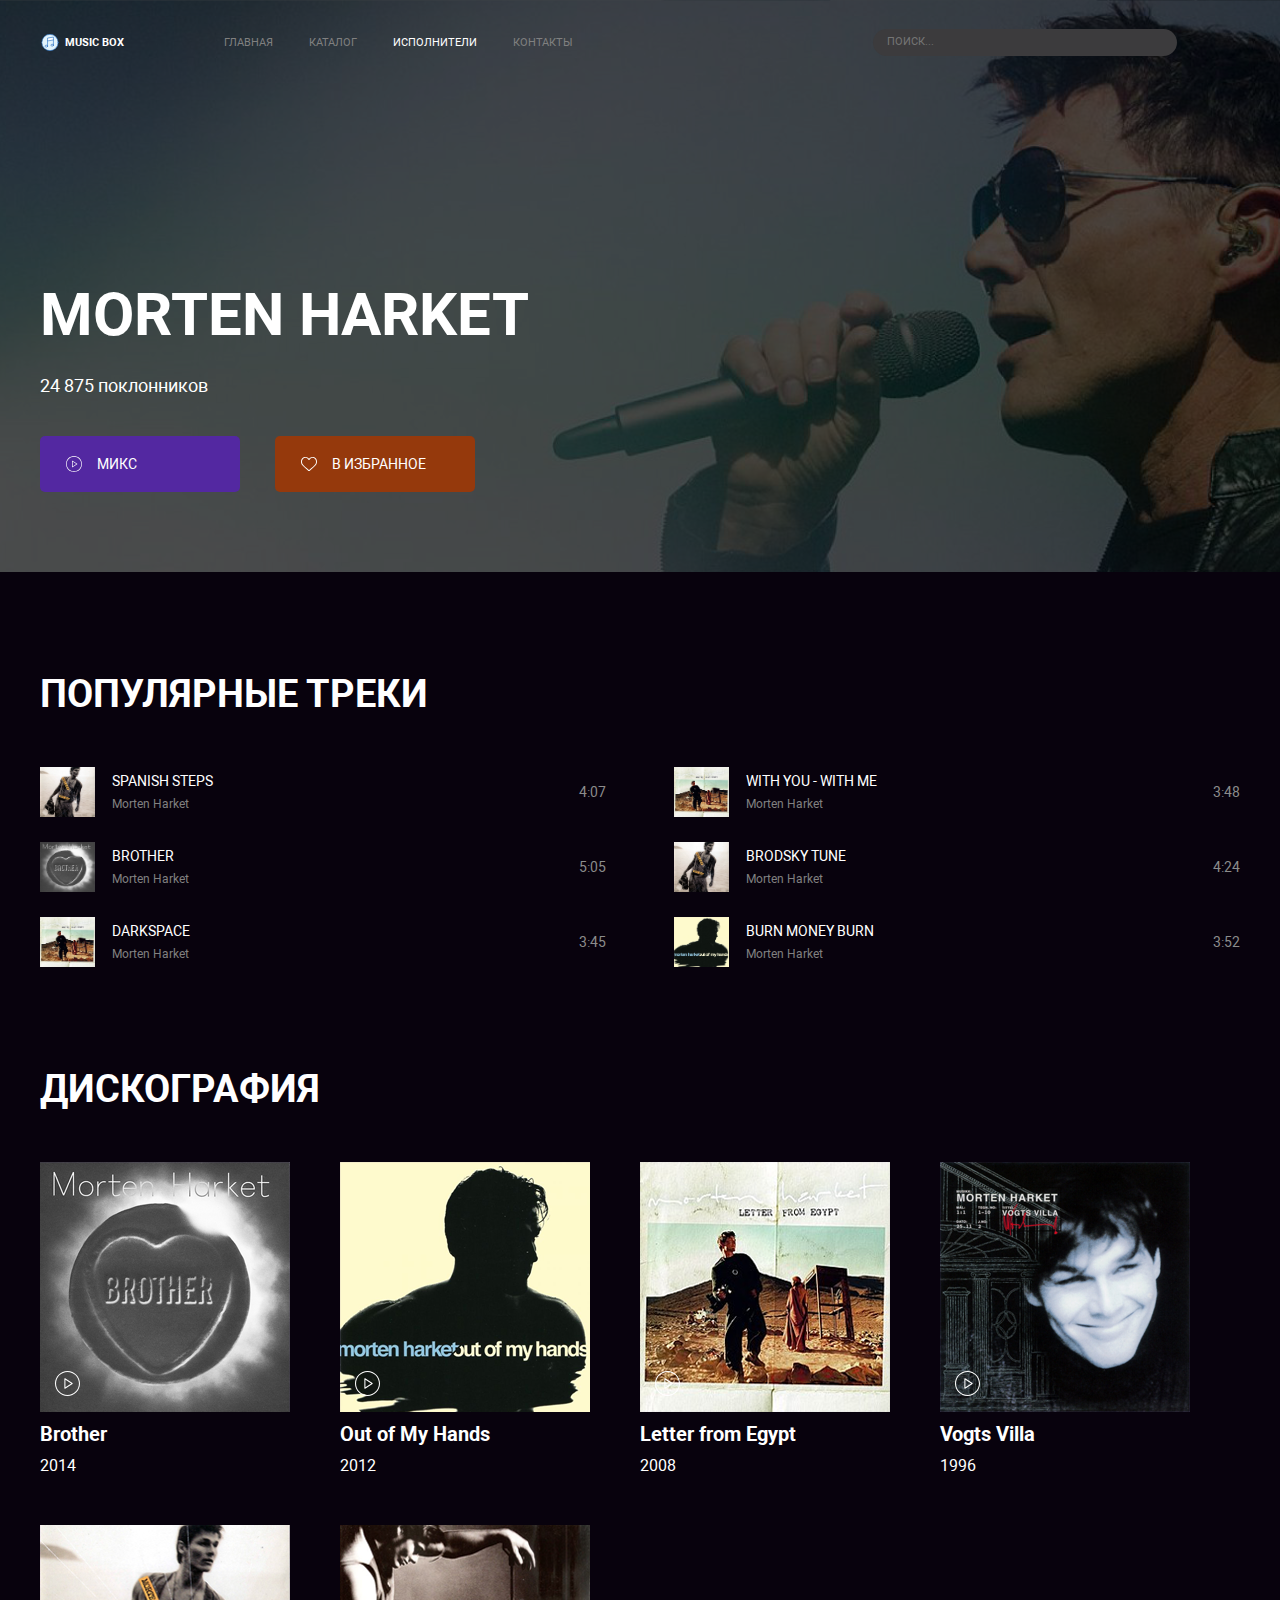
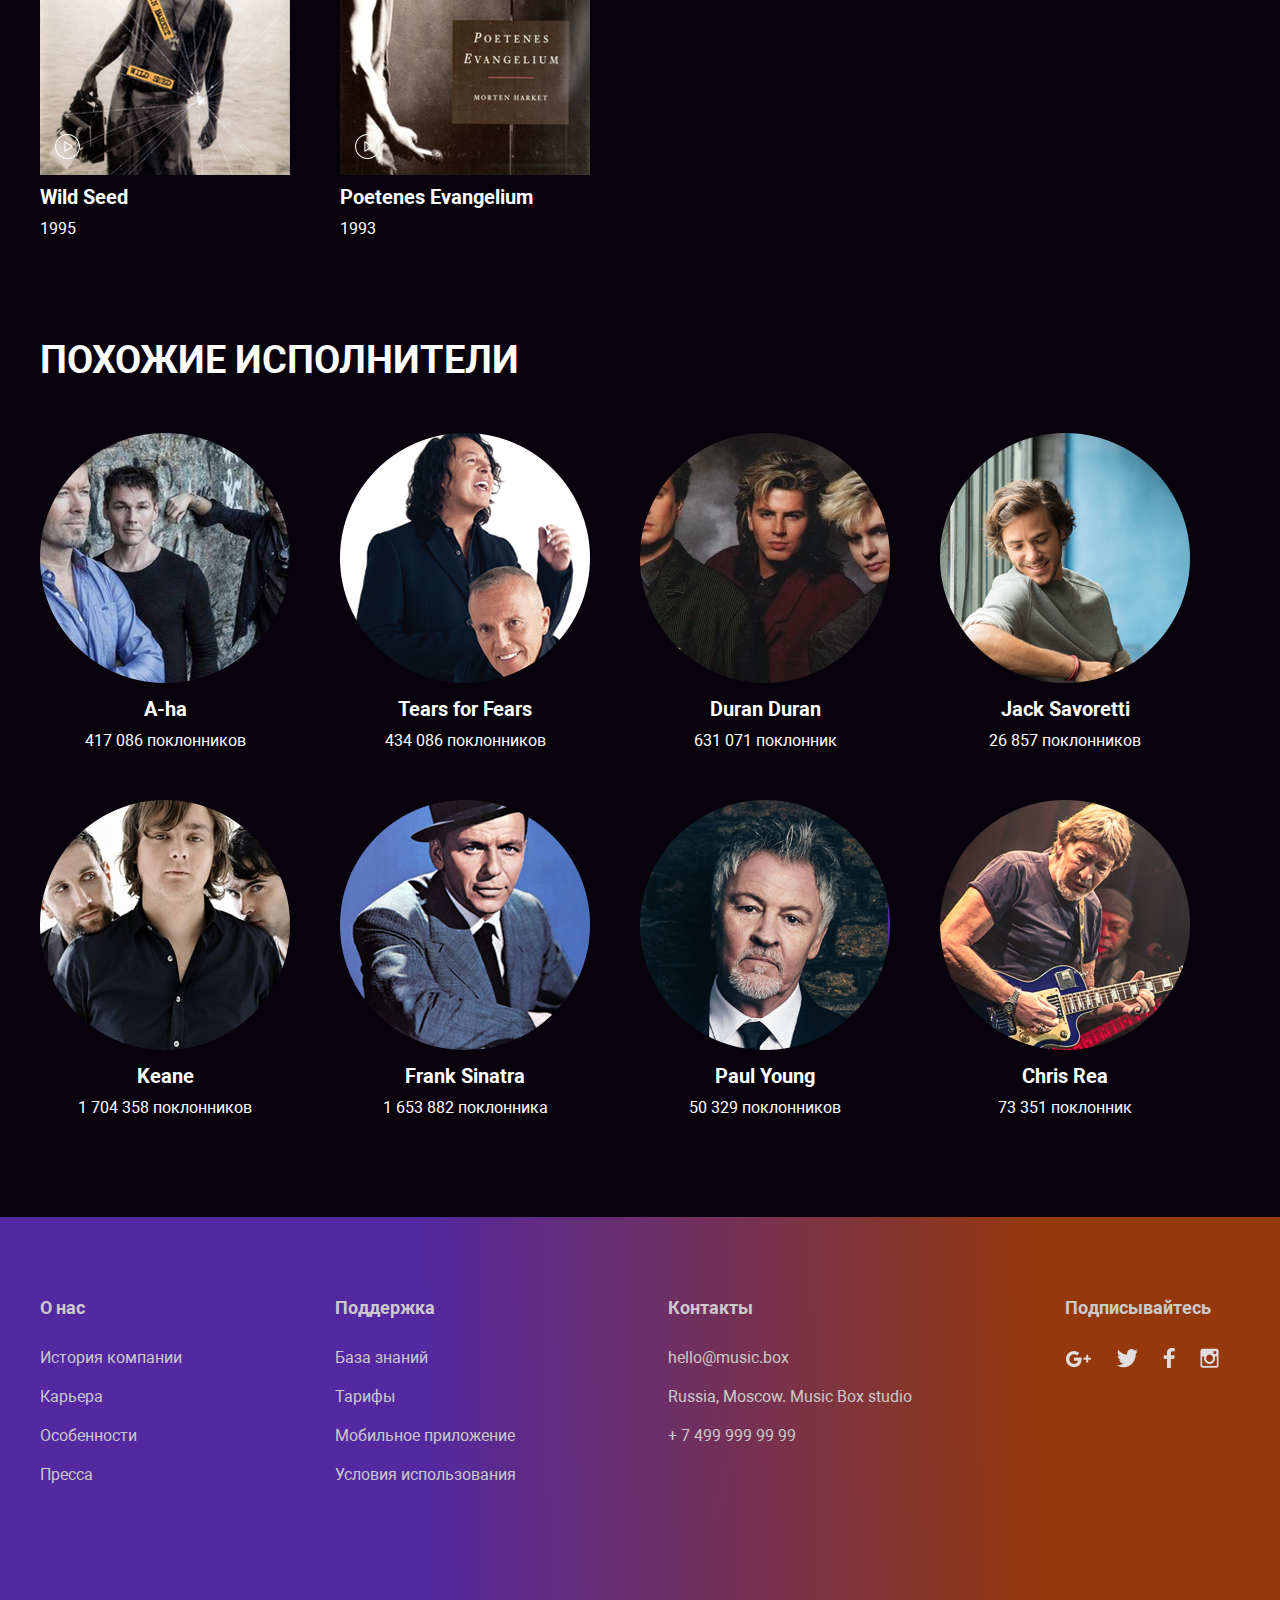
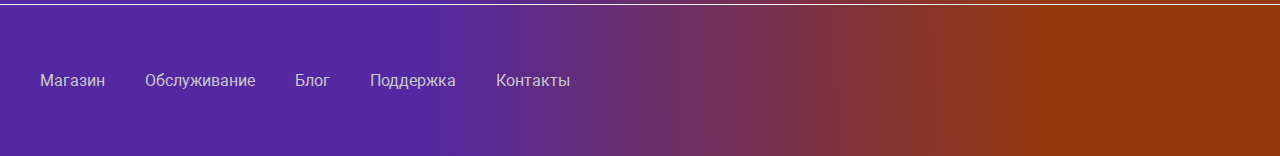
==== commit b383c929: "hotfix" ====
--- a/catalog.html
+++ b/catalog.html
@@ -20,7 +20,7 @@
           <ul>
             <li><a href="./index.html">главная</a></li>
             <li><a href="./catalog.html">каталог</a></li>
-            <li><a href="#">исполнители</a></li>
+            <li><a href="#" class="active-link">исполнители</a></li>
             <li><a href="#contacts">контакты</a></li>
           </ul>
         </nav>
--- a/styles/style.css
+++ b/styles/style.css
@@ -261,10 +261,10 @@
         .header-nav ul li a:hover {
           color: #FFFFFF;
           cursor: pointer; }
-        .header-nav ul li a:active {
-          color: #FFFFFF; }
       .header-nav ul li:last-child {
         margin-right: 0; }
+      .header-nav ul li .active-link {
+        color: #FFFFFF; }
 
 .dark-input {
   background: #3C3B3D;
@@ -820,5 +820,4 @@
   .similar-artists div span {
     font-size: 12px;
     line-height: 14px; } }
-
 /*# sourceMappingURL=style.css.map */